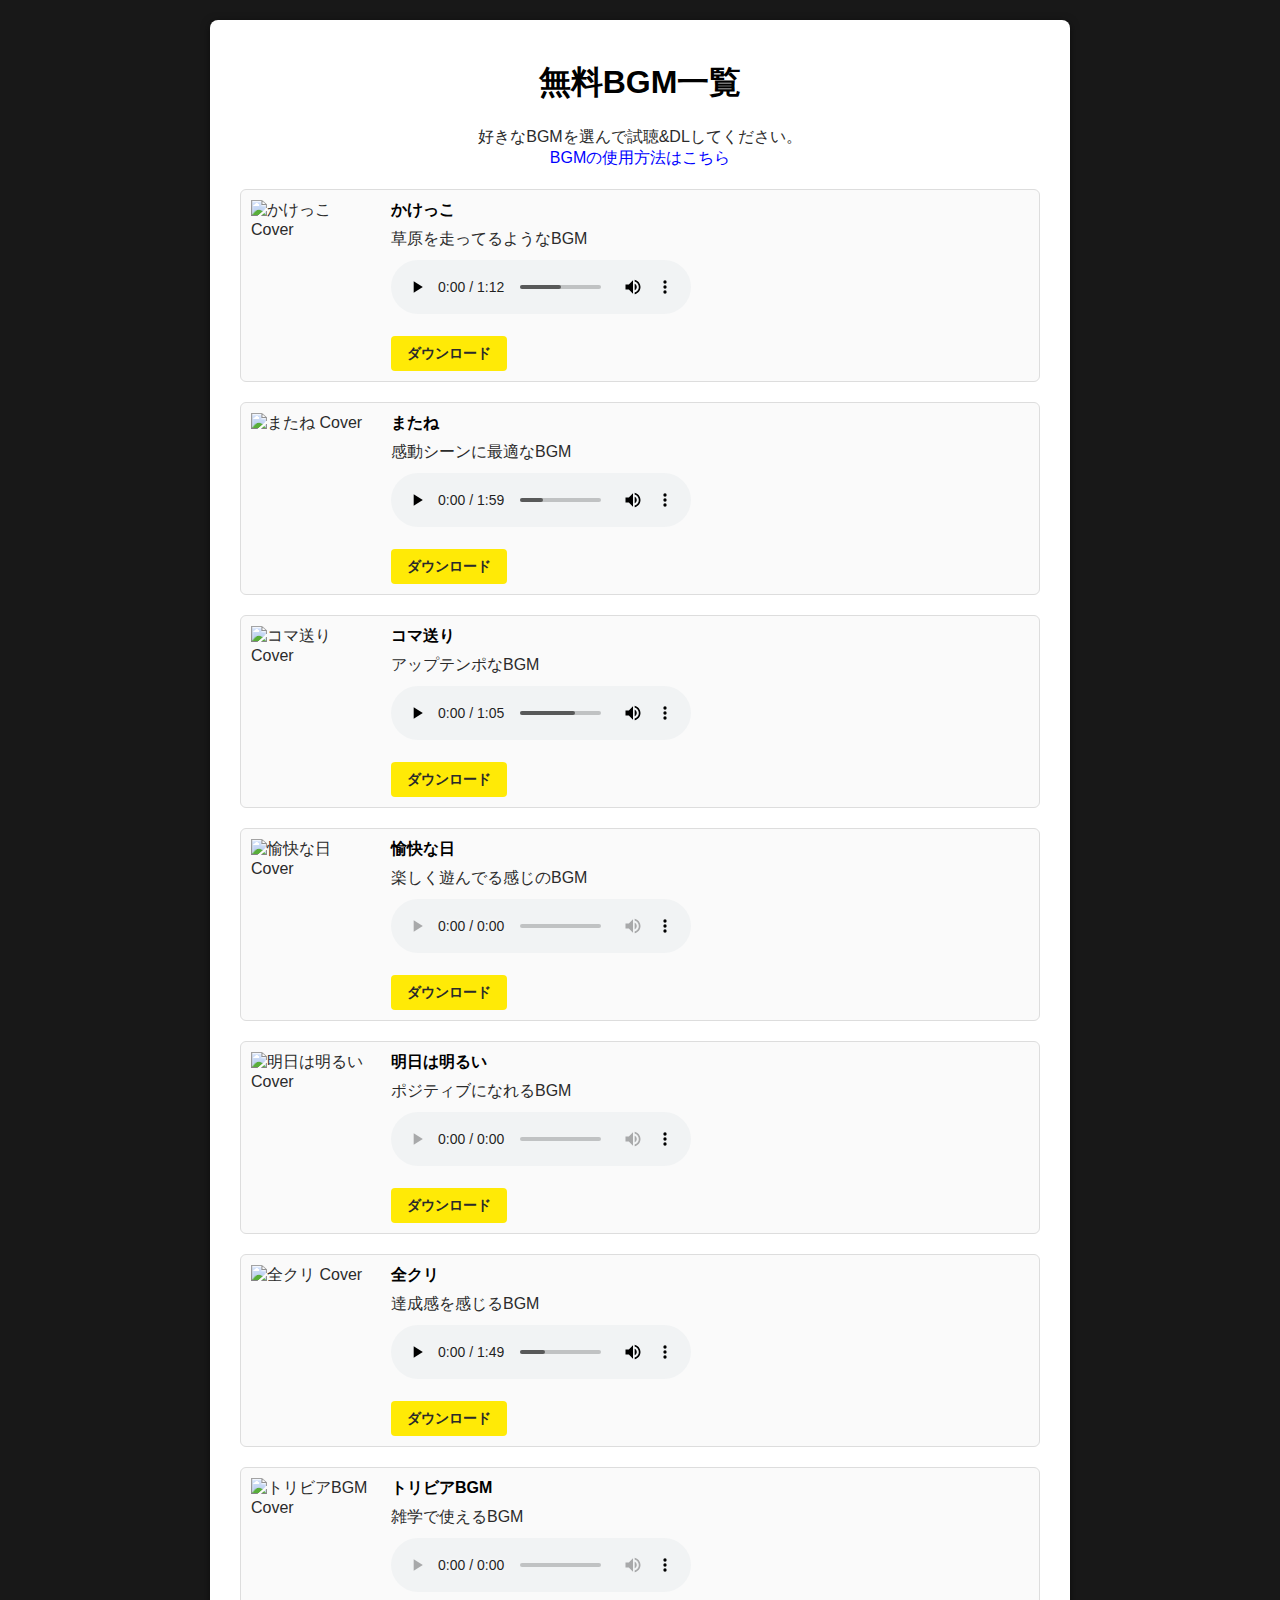
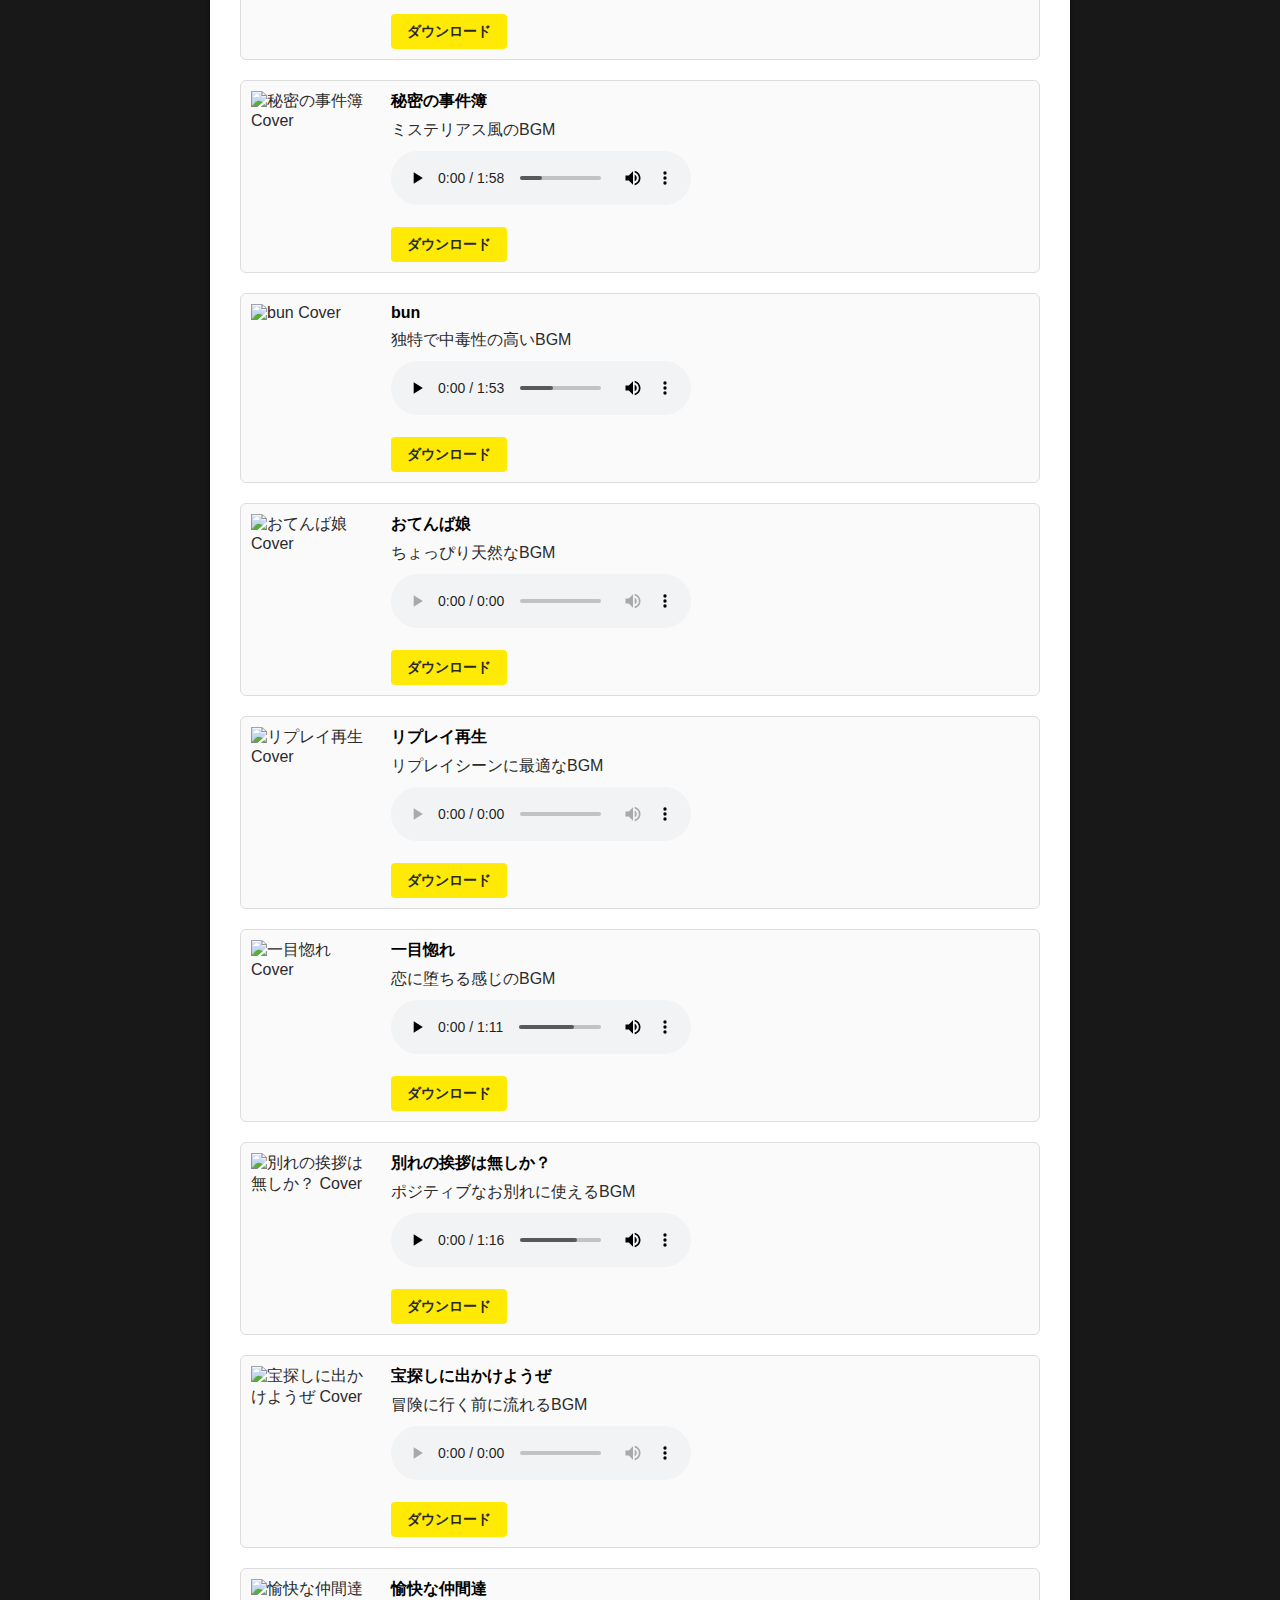
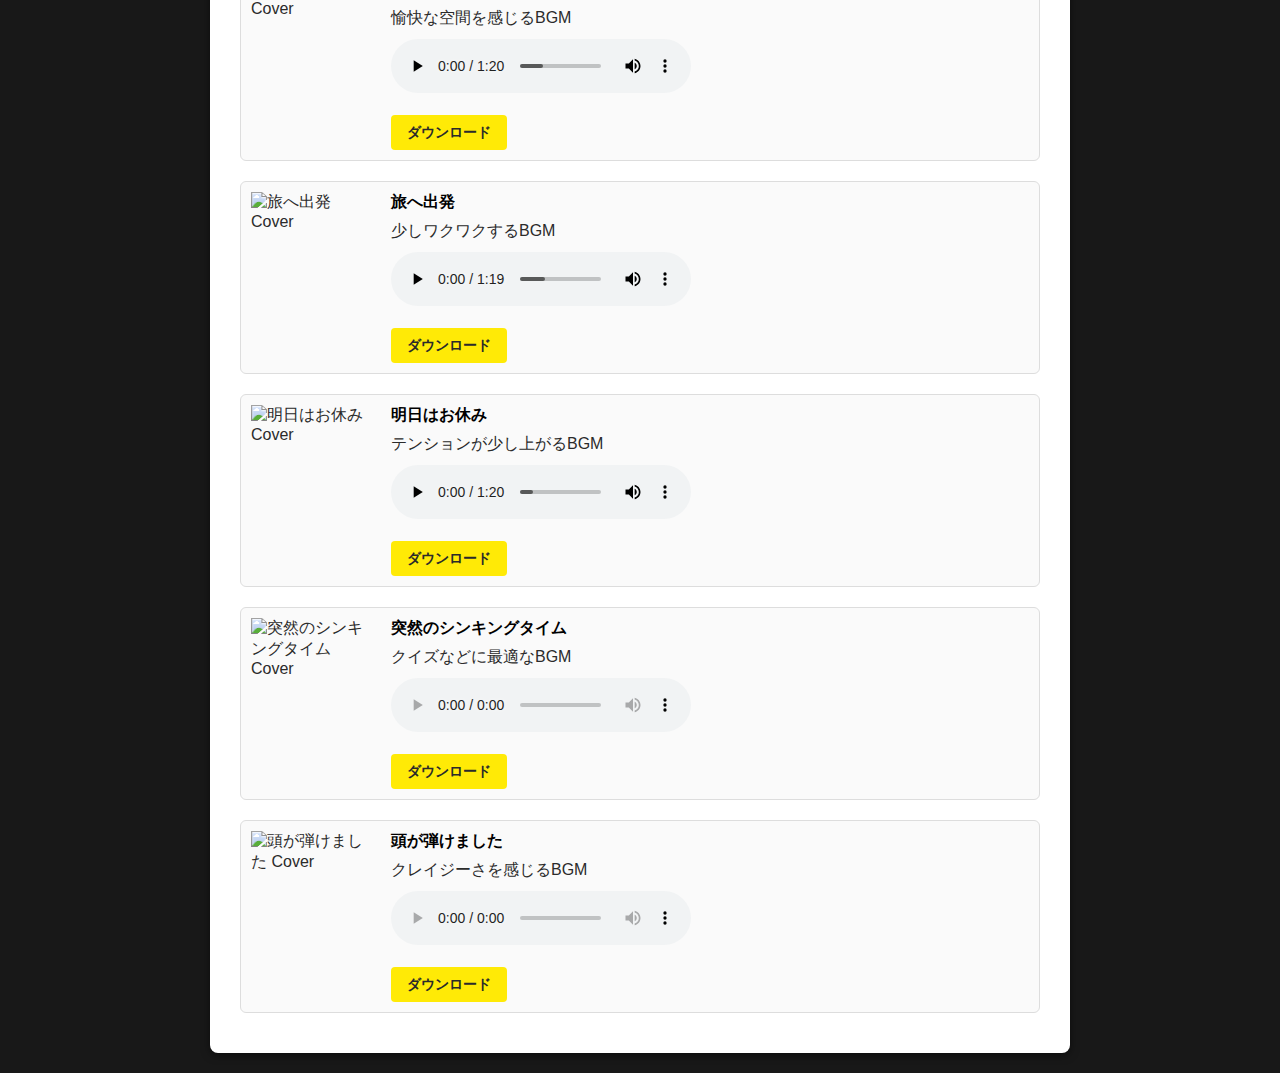
==== bgm-collection.html @ 8893f7ff "Update bgm-collection.html" ====
<!DOCTYPE html>
<html lang="ja">
<head>
  <meta charset="UTF-8">
  <title>無料BGM一覧</title>
  <meta name="viewport" content="width=device-width, initial-scale=1.0">
  <style>
    header {
  background: #181818;
  padding: 10px 10px;
  text-align: center;
  color: #ffea06; /* これが h1 に適用されるようにする */
    }
    header h1 {
  font-size: 2rem;
  margin-bottom: 10px;
  color: inherit; /* `header` の color を継承する */
    }
    body {
      margin: 0;
      font-family: "Helvetica Neue", Arial, sans-serif;
      background-color: #181818; /* 背景色をダークグレーに */
      color: #2b2b2b; /* 文字色を薄い黒に */
    }
    a {
      text-decoration: none;
      color: inherit;
    }
    img {
      max-width: 100%;
      height: auto;
      display: block;
    }
    .container {
      max-width: 800px;
      margin: 20px auto;
      background-color: #ffffff; /* コンテナの背景色を白に */
      border-radius: 8px;
      padding: 20px 30px;
      box-shadow: 0 2px 8px rgba(0,0,0,0.5); /* シャドウを濃く */
    }
    h1 {
      color: #000000; /* 無料BGM一覧のテキストカラーを黄色に */
    }
    .bgm-list {
      display: grid;
      grid-template-columns: 1fr;
      gap: 20px;
      margin: 20px 0;
    }
    .bgm-item {
      border: 1px solid #dddddd; /* ボーダー色を濃いグレーに */
      border-radius: 6px;
      padding: 10px;
      display: flex;
      flex-wrap: wrap;
      align-items: flex-start;
      background-color: #fafafa; /* アイテムの背景色を白に */
    }
    .bgm-cover {
      flex: 0 0 120px;
      margin-right: 20px;
      margin-bottom: 10px;
    }
    .bgm-content {
      flex: 1;
      min-width: 200px;
    }
    .bgm-title {
      font-weight: bold;
      margin-bottom: 8px;
      color: #000000; /* 曲のタイトルを白に */
    }
    .bgm-subtitle {
      margin-bottom: 8px;
      color: #2b2b2b; /* サブタイトルの色を明るいグレーに */
    }
    .bgm-audio {
      margin: 10px 0;
    }
    .bgm-btn {
      display: inline-block;
      padding: 8px 16px;
      background-color: #ffea06; /* ボタンの背景色を黄色に */
      color: #2a2a2a; /* ボタンの文字色を黒に */
      border-radius: 4px;
      margin-top: 8px;
      transition: 0.3s;
      font-size: 0.9rem;
      font-weight: bold; /* 太文字にする */
    }
    .bgm-btn:hover {
      background-color: #d4c405; /* ホバー時のボタン色を少し暗い黄色に */
    }
    @media screen and (max-width: 600px) {
      .bgm-item {
        flex-direction: column;
      }
      .bgm-cover {
        margin-right: 0;
        margin-bottom: 10px;
      }
    }
  </style>
</head>
<body>
  <div class="container">
    <h1 align="center">無料BGM一覧</h1>
    <p align="center">好きなBGMを選んで試聴&DLしてください。<br><a href="lp.html" style="color: #0000FF;">BGMの使用方法はこちら</a></p>
    <div class="bgm-list">
      
      <!-- BGM 1 -->    
      <div class="bgm-item">
        <div class="bgm-cover">
        <img src="https://lh3.googleusercontent.com/kxG624CUFplgY3_-3YH_uXne67z_Wwcpr7q1osWptv1WUdxSrJDKZ3DJA1T0LvLb-l7SDnaLVaE_k7k=w544-h544-l90-rj" alt="かけっこ Cover">
        </div>
        <div class="bgm-content">
          <div class="bgm-title">かけっこ</div>
          <div class="bgm-subtitle">草原を走ってるようなBGM</div>
          <div class="bgm-audio">
            <audio controls>
              <source src="assets/かけっこ.mp3" type="audio/mpeg">
              お使いのブラウザはオーディオ要素に対応していません。
            </audio>
          </div>
          
          <a class="bgm-btn" href="assets/かけっこ.mp3" download>ダウンロード</a>
        </div>
      </div>

      <!-- BGM 2 -->
      <div class="bgm-item">
        <div class="bgm-cover">
        <img src="https://lh3.googleusercontent.com/34ZvnKWh5eL2w4Tn4O9uzG8-o0iyJHFNuA4Q6-6wlPWiNscKn-OubFMhaYihHPIt6fR3K6rSLndTnyEw=w544-h544-l90-rj" alt="またね Cover">
        </div>
        <div class="bgm-content">
          <div class="bgm-title">またね</div>
          <div class="bgm-subtitle">感動シーンに最適なBGM</div>
          <div class="bgm-audio">
            <audio controls>
              <source src="assets/またね.mp3" type="audio/mpeg">
              お使いのブラウザはオーディオ要素に対応していません。
            </audio>
          </div>

          <a class="bgm-btn" href="assets/またね.mp3" download>ダウンロード</a>
        </div>
      </div>

      <!-- BGM 3 -->
      <div class="bgm-item">
        <div class="bgm-cover">
        <img src="https://lh3.googleusercontent.com/WFDsbSxZsBSUVIZvlXeO9ecIw81dk9wbA6HFEWjYj_sd0LJZACC2rBvvJPh3DHPjhYy1f7dxJBiL1A9E7A=w544-h544-l90-rj" alt="コマ送り Cover">
        </div>
        <div class="bgm-content">
          <div class="bgm-title">コマ送り</div>
          <div class="bgm-subtitle">アップテンポなBGM</div>
          <div class="bgm-audio">
            <audio controls>
              <source src="assets/コマ送り.mp3" type="audio/mpeg">
              お使いのブラウザはオーディオ要素に対応していません。
            </audio>
          </div>
          
          <a class="bgm-btn" href="assets/コマ送り.mp3" download>ダウンロード</a>
        </div>
      </div>

      <!-- BGM 4 -->
      <div class="bgm-item">
        <div class="bgm-cover">
        <img src="https://lh3.googleusercontent.com/4-U2DWpRtQcLIapxwjCSVu3Hy6oIR8n1PzBDgQefYmtO6ombLPNp8JKpGsE3gk5tZI1KXpbU2AXOYjX1=w544-h544-l90-rj" alt="愉快な日 Cover">
        </div>
        <div class="bgm-content">
          <div class="bgm-title">愉快な日</div>
          <div class="bgm-subtitle">楽しく遊んでる感じのBGM</div>
          <div class="bgm-audio">
            <audio controls>
              <source src="assets/愉快な日.mp3" type="audio/mpeg">
              お使いのブラウザはオーディオ要素に対応していません。
            </audio>
          </div>
          
          <a class="bgm-btn" href="assets/愉快な日.mp3" download>ダウンロード</a>
        </div>
      </div>

      <!-- BGM 5 -->
      <div class="bgm-item">
        <div class="bgm-cover">
        <img src="https://lh3.googleusercontent.com/5NQO3ezXDZ912wF7bm75MU0ZzJjfw_GZyUUI1XtFi7Dlf5TWmQEYZDMP4sUK09SZ0mfoWvjXYOucd-hj=w544-h544-l90-rj" alt="明日は明るい Cover">
        </div>
        <div class="bgm-content">
          <div class="bgm-title">明日は明るい</div>
          <div class="bgm-subtitle">ポジティブになれるBGM</div>
          <div class="bgm-audio">
            <audio controls>
              <source src="assets/明日は明るい.mp3" type="audio/mpeg">
              お使いのブラウザはオーディオ要素に対応していません。
            </audio>
          </div>
          
          <a class="bgm-btn" href="assets/明日は明るい.mp3" download>ダウンロード</a>
        </div>
      </div>

      <!-- BGM 6 -->
      <div class="bgm-item">
        <div class="bgm-cover">
        <img src="https://lh3.googleusercontent.com/vLPZoBPwVt3RRt57tJGFGN-uU3bf1meLYx_gGXnrvjZtsqD99-4Op9Vx9JbUO8W5UFfaRd2VUv9Trsz0=w544-h544-l90-rj" alt="全クリ Cover">
        </div>
        <div class="bgm-content">
          <div class="bgm-title">全クリ</div>
          <div class="bgm-subtitle">達成感を感じるBGM</div>
          <div class="bgm-audio">
            <audio controls>
              <source src="assets/全クリ.mp3" type="audio/mpeg">
              お使いのブラウザはオーディオ要素に対応していません。
            </audio>
          </div>
          
          <a class="bgm-btn" href="assets/全クリ.mp3" download>ダウンロード</a>
        </div>
      </div>

      <!-- BGM 7 -->
      <div class="bgm-item">
        <div class="bgm-cover">
        <img src="https://lh3.googleusercontent.com/UZA0S7B3OxiVgXCX7usIW5wfEvDET9qRwgxmJxcVcbg9NBVmNxf2KNk_WZgTeCN_iWDmIhW_yjM-Igh3=w544-h544-l90-rj" alt="トリビアBGM Cover">
        </div>
        <div class="bgm-content">
          <div class="bgm-title">トリビアBGM</div>
          <div class="bgm-subtitle">雑学で使えるBGM</div>
          <div class="bgm-audio">
            <audio controls>
              <source src="assets/トリビアBGM.mp3" type="audio/mpeg">
              お使いのブラウザはオーディオ要素に対応していません。
            </audio>
          </div>
          
          <a class="bgm-btn" href="assets/トリビアBGM.mp3" download>ダウンロード</a>
        </div>
      </div>

      <!-- BGM 8 -->
      <div class="bgm-item">
        <div class="bgm-cover">
        <img src="https://lh3.googleusercontent.com/dbQbTbZhbGqSoxOhrjVtuGkB_1w1U5bGDIeCgs0AO3zFatJUCXHkiQE55wE1HBWkApNB5-OTLwQppYB-=w544-h544-l90-rj" alt="秘密の事件簿 Cover">
        </div>
        <div class="bgm-content">
          <div class="bgm-title">秘密の事件簿</div>
          <div class="bgm-subtitle">ミステリアス風のBGM</div>
          <div class="bgm-audio">
            <audio controls>
              <source src="assets/秘密の事件簿.mp3" type="audio/mpeg">
              お使いのブラウザはオーディオ要素に対応していません。
            </audio>
          </div>
          
          <a class="bgm-btn" href="assets/秘密の事件簿.mp3" download>ダウンロード</a>
        </div>
      </div>

      <!-- BGM 9 -->
      <div class="bgm-item">
        <div class="bgm-cover">
        <img src="https://lh3.googleusercontent.com/9w--WTwkcOBSIzD1HBQnFhoQHkyIMyW4AkRifG2GBoqrNzMZEZ2MsuBhZYuv8HcEGHyHtM8dUPzXn2k=w544-h544-l90-rj" alt="bun Cover">
        </div>
        <div class="bgm-content">
          <div class="bgm-title">bun</div>
          <div class="bgm-subtitle">独特で中毒性の高いBGM</div>
          <div class="bgm-audio">
            <audio controls>
              <source src="assets/bun.mp3" type="audio/mpeg">
              お使いのブラウザはオーディオ要素に対応していません。
            </audio>
          </div>
          
          <a class="bgm-btn" href="assets/bun.mp3" download>ダウンロード</a>
        </div>
      </div>

      <!-- BGM 10 -->
      <div class="bgm-item">
        <div class="bgm-cover">
        <img src="https://lh3.googleusercontent.com/JgXYsZ3AxrUGhYHvu9I10-A0FjlQFPAwNw6IH-CNs5BySKmwJ53fPEqFbm4gpgGLPS_dX6nYHljKM15M=w544-h544-l90-rj" alt="おてんば娘 Cover">
        </div>
        <div class="bgm-content">
          <div class="bgm-title">おてんば娘</div>
          <div class="bgm-subtitle">ちょっぴり天然なBGM</div>
          <div class="bgm-audio">
            <audio controls>
              <source src="assets/おてんば娘.mp3" type="audio/mpeg">
              お使いのブラウザはオーディオ要素に対応していません。
            </audio>
          </div>

          <a class="bgm-btn" href="assets/おてんば娘.mp3" download>ダウンロード</a>
        </div>
      </div>

      <!-- BGM 11 -->
      <div class="bgm-item">
        <div class="bgm-cover">
        <img src="https://lh3.googleusercontent.com/JgXYsZ3AxrUGhYHvu9I10-A0FjlQFPAwNw6IH-CNs5BySKmwJ53fPEqFbm4gpgGLPS_dX6nYHljKM15M=w544-h544-l90-rj" alt="リプレイ再生 Cover">
        </div>
        <div class="bgm-content">
          <div class="bgm-title">リプレイ再生</div>
          <div class="bgm-subtitle">リプレイシーンに最適なBGM</div>
          <div class="bgm-audio">
            <audio controls>
              <source src="assets/リプレイ再生.mp3" type="audio/mpeg">
              お使いのブラウザはオーディオ要素に対応していません。
            </audio>
          </div>
          
          <a class="bgm-btn" href="assets/リプレイ再生.mp3" download>ダウンロード</a>
        </div>
      </div>

      <!-- BGM 12 -->
      <div class="bgm-item">
        <div class="bgm-cover">
        <img src="https://lh3.googleusercontent.com/JgXYsZ3AxrUGhYHvu9I10-A0FjlQFPAwNw6IH-CNs5BySKmwJ53fPEqFbm4gpgGLPS_dX6nYHljKM15M=w544-h544-l90-rj" alt="一目惚れ Cover">
        </div>
        <div class="bgm-content">
          <div class="bgm-title">一目惚れ</div>
          <div class="bgm-subtitle">恋に堕ちる感じのBGM</div>
          <div class="bgm-audio">
            <audio controls>
              <source src="assets/一目惚れ.mp3" type="audio/mpeg">
              お使いのブラウザはオーディオ要素に対応していません。
            </audio>
          </div>
          
          <a class="bgm-btn" href="assets/一目惚れ.mp3" download>ダウンロード</a>
        </div>
      </div>

      <!-- BGM 13 -->
      <div class="bgm-item">
        <div class="bgm-cover">
        <img src="https://lh3.googleusercontent.com/JgXYsZ3AxrUGhYHvu9I10-A0FjlQFPAwNw6IH-CNs5BySKmwJ53fPEqFbm4gpgGLPS_dX6nYHljKM15M=w544-h544-l90-rj" alt="別れの挨拶は無しか？ Cover">
        </div>
        <div class="bgm-content">
          <div class="bgm-title">別れの挨拶は無しか？</div>
          <div class="bgm-subtitle">ポジティブなお別れに使えるBGM</div>
          <div class="bgm-audio">
            <audio controls>
              <source src="assets/別れの挨拶は無しか？.mp3" type="audio/mpeg">
              お使いのブラウザはオーディオ要素に対応していません。
            </audio>
          </div>
          
          <a class="bgm-btn" href="assets/別れの挨拶は無しか？.mp3" download>ダウンロード</a>
        </div>
      </div>

      <!-- BGM 14 -->
      <div class="bgm-item">
        <div class="bgm-cover">
        <img src="https://lh3.googleusercontent.com/JgXYsZ3AxrUGhYHvu9I10-A0FjlQFPAwNw6IH-CNs5BySKmwJ53fPEqFbm4gpgGLPS_dX6nYHljKM15M=w544-h544-l90-rj" alt="宝探しに出かけようぜ Cover">
        </div>
        <div class="bgm-content">
          <div class="bgm-title">宝探しに出かけようぜ</div>
          <div class="bgm-subtitle">冒険に行く前に流れるBGM</div>
          <div class="bgm-audio">
            <audio controls>
              <source src="assets/宝探しに出かけようぜ.mp3" type="audio/mpeg">
              お使いのブラウザはオーディオ要素に対応していません。
            </audio>
          </div>
          
          <a class="bgm-btn" href="assets/宝探しに出かけようぜ.mp3" download>ダウンロード</a>
        </div>
      </div>

      <!-- BGM 15 -->
      <div class="bgm-item">
        <div class="bgm-cover">
        <img src="https://lh3.googleusercontent.com/JgXYsZ3AxrUGhYHvu9I10-A0FjlQFPAwNw6IH-CNs5BySKmwJ53fPEqFbm4gpgGLPS_dX6nYHljKM15M=w544-h544-l90-rj" alt="愉快な仲間達 Cover">
        </div>
        <div class="bgm-content">
          <div class="bgm-title">愉快な仲間達</div>
          <div class="bgm-subtitle">愉快な空間を感じるBGM</div>
          <div class="bgm-audio">
            <audio controls>
              <source src="assets/愉快な仲間達.mp3" type="audio/mpeg">
              お使いのブラウザはオーディオ要素に対応していません。
            </audio>
          </div>
          
          <a class="bgm-btn" href="assets/愉快な仲間達.mp3" download>ダウンロード</a>
        </div>
      </div>

      <!-- BGM 16 -->
      <div class="bgm-item">
        <div class="bgm-cover">
        <img src="https://lh3.googleusercontent.com/JgXYsZ3AxrUGhYHvu9I10-A0FjlQFPAwNw6IH-CNs5BySKmwJ53fPEqFbm4gpgGLPS_dX6nYHljKM15M=w544-h544-l90-rj" alt="旅へ出発 Cover">
        </div>
        <div class="bgm-content">
          <div class="bgm-title">旅へ出発</div>
          <div class="bgm-subtitle">少しワクワクするBGM</div>
          <div class="bgm-audio">
            <audio controls>
              <source src="assets/旅へ出発.mp3" type="audio/mpeg">
              お使いのブラウザはオーディオ要素に対応していません。
            </audio>
          </div>
          
          <a class="bgm-btn" href="assets/旅へ出発.mp3" download>ダウンロード</a>
        </div>
      </div>

      <!-- BGM 17 -->
      <div class="bgm-item">
        <div class="bgm-cover">
        <img src="https://lh3.googleusercontent.com/JgXYsZ3AxrUGhYHvu9I10-A0FjlQFPAwNw6IH-CNs5BySKmwJ53fPEqFbm4gpgGLPS_dX6nYHljKM15M=w544-h544-l90-rj" alt="明日はお休み Cover">
        </div>
        <div class="bgm-content">
          <div class="bgm-title">明日はお休み</div>
          <div class="bgm-subtitle">テンションが少し上がるBGM</div>
          <div class="bgm-audio">
            <audio controls>
              <source src="assets/明日はお休み.mp3" type="audio/mpeg">
              お使いのブラウザはオーディオ要素に対応していません。
            </audio>
          </div>
          
          <a class="bgm-btn" href="assets/明日はお休み.mp3" download>ダウンロード</a>
        </div>
      </div>

      <!-- BGM 18 -->
      <div class="bgm-item">
        <div class="bgm-cover">
        <img src="https://lh3.googleusercontent.com/JgXYsZ3AxrUGhYHvu9I10-A0FjlQFPAwNw6IH-CNs5BySKmwJ53fPEqFbm4gpgGLPS_dX6nYHljKM15M=w544-h544-l90-rj" alt="突然のシンキングタイム Cover">
        </div>
        <div class="bgm-content">
          <div class="bgm-title">突然のシンキングタイム</div>
          <div class="bgm-subtitle">クイズなどに最適なBGM</div>
          <div class="bgm-audio">
            <audio controls>
              <source src="assets/突然のシンキングタイム.mp3" type="audio/mpeg">
              お使いのブラウザはオーディオ要素に対応していません。
            </audio>
          </div>
          
          <a class="bgm-btn" href="assets/突然のシンキングタイム.mp3" download>ダウンロード</a>
        </div>
      </div>

      <!-- BGM 19 -->
      <div class="bgm-item">
        <div class="bgm-cover">
        <img src="https://lh3.googleusercontent.com/JgXYsZ3AxrUGhYHvu9I10-A0FjlQFPAwNw6IH-CNs5BySKmwJ53fPEqFbm4gpgGLPS_dX6nYHljKM15M=w544-h544-l90-rj" alt="頭が弾けました Cover">
        </div>
        <div class="bgm-content">
          <div class="bgm-title">頭が弾けました</div>
          <div class="bgm-subtitle">クレイジーさを感じるBGM</div>
          <div class="bgm-audio">
            <audio controls>
              <source src="assets/頭が弾けました.mp3" type="audio/mpeg">
              お使いのブラウザはオーディオ要素に対応していません。
            </audio>
          </div>
          
          <a class="bgm-btn" href="assets/頭が弾けました.mp3" download>ダウンロード</a>
        </div>
      </div>
      
      <!-- 他のBGMも同様の構造に修正 -->

    </div>
  </div>
</body>
</html>
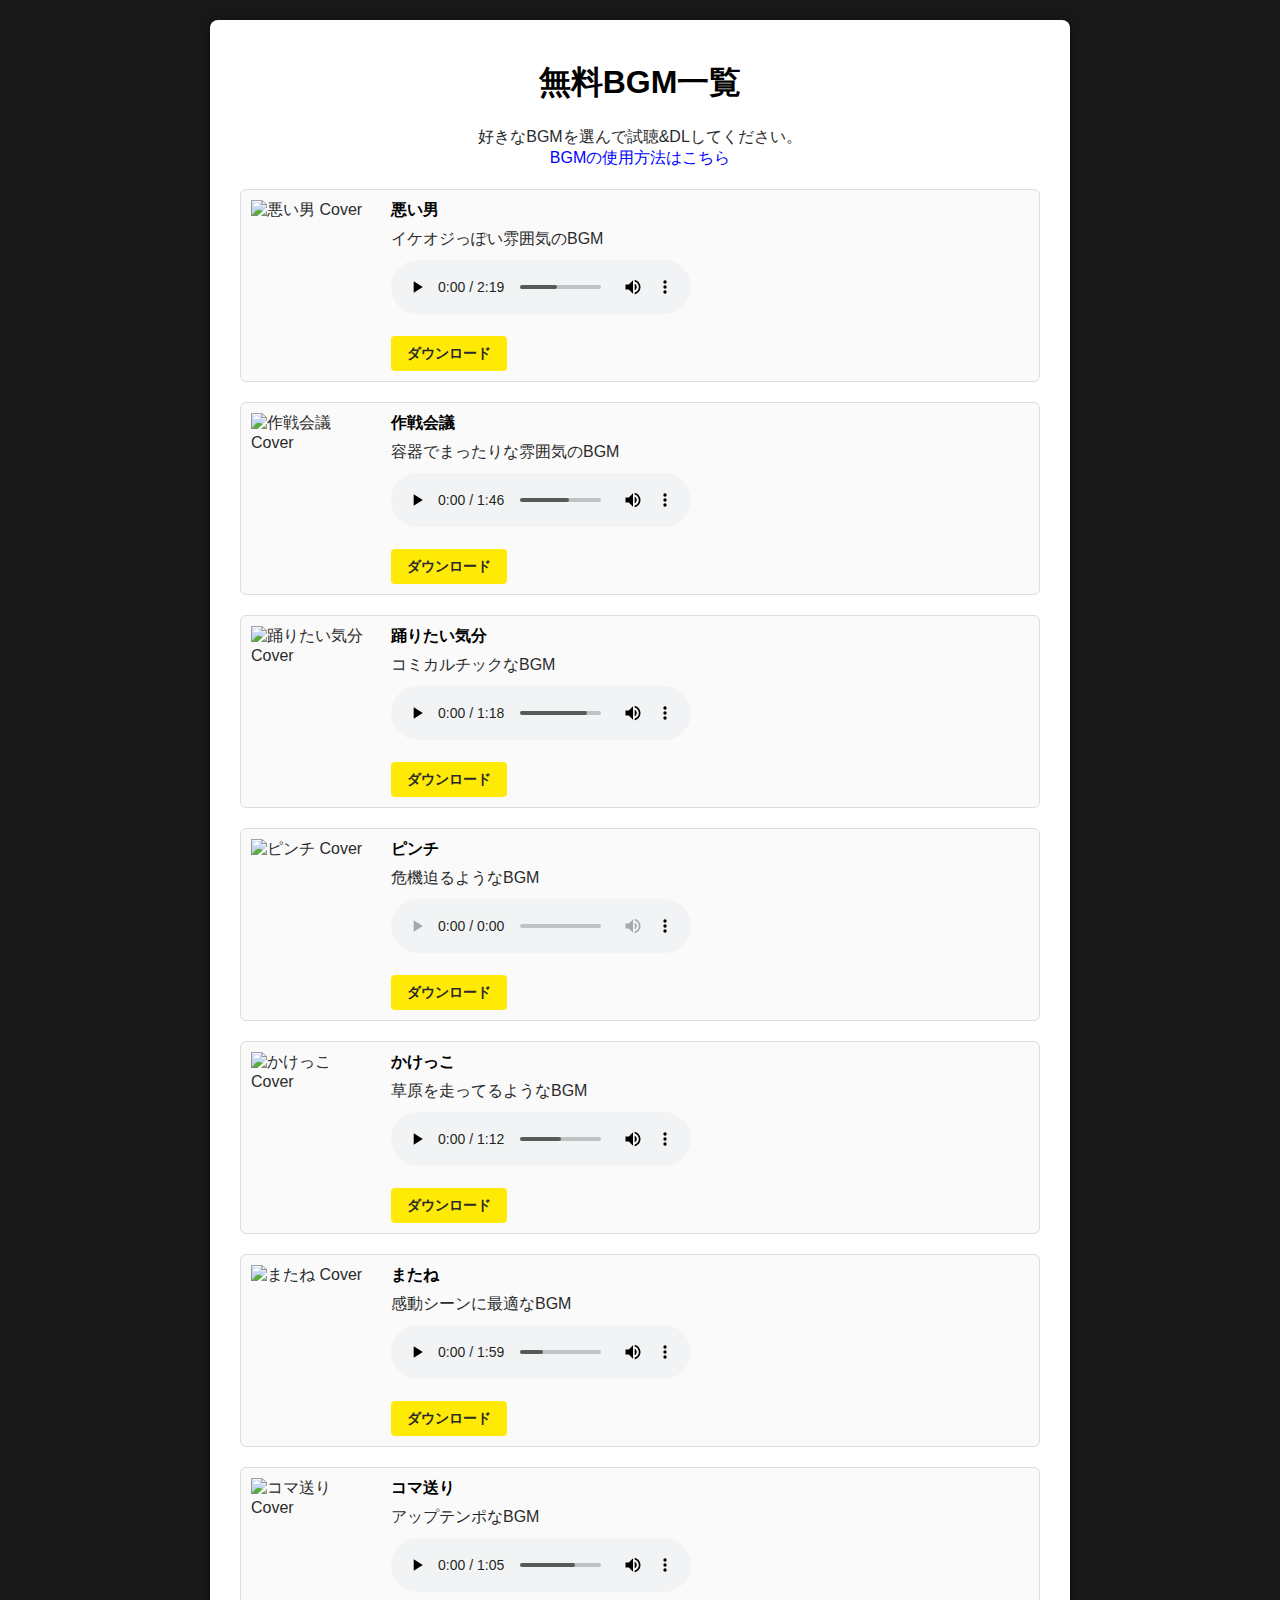
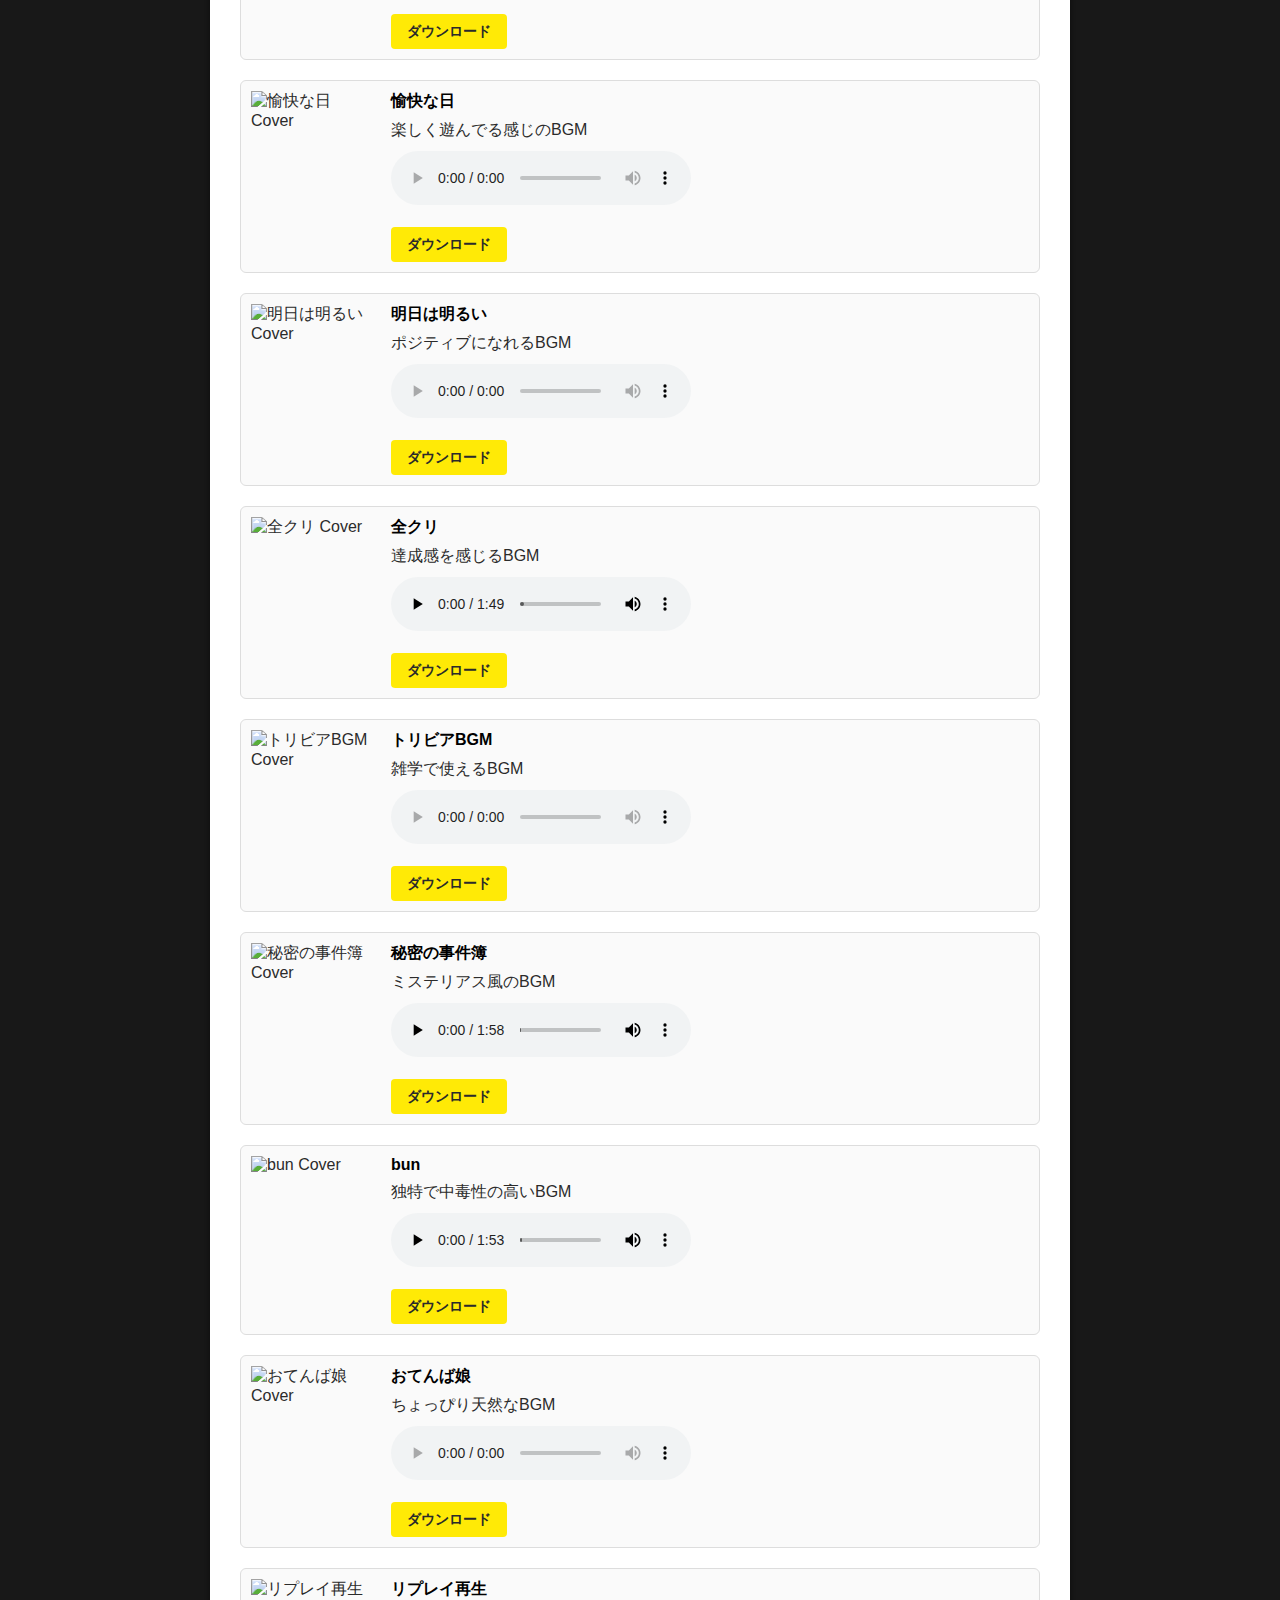
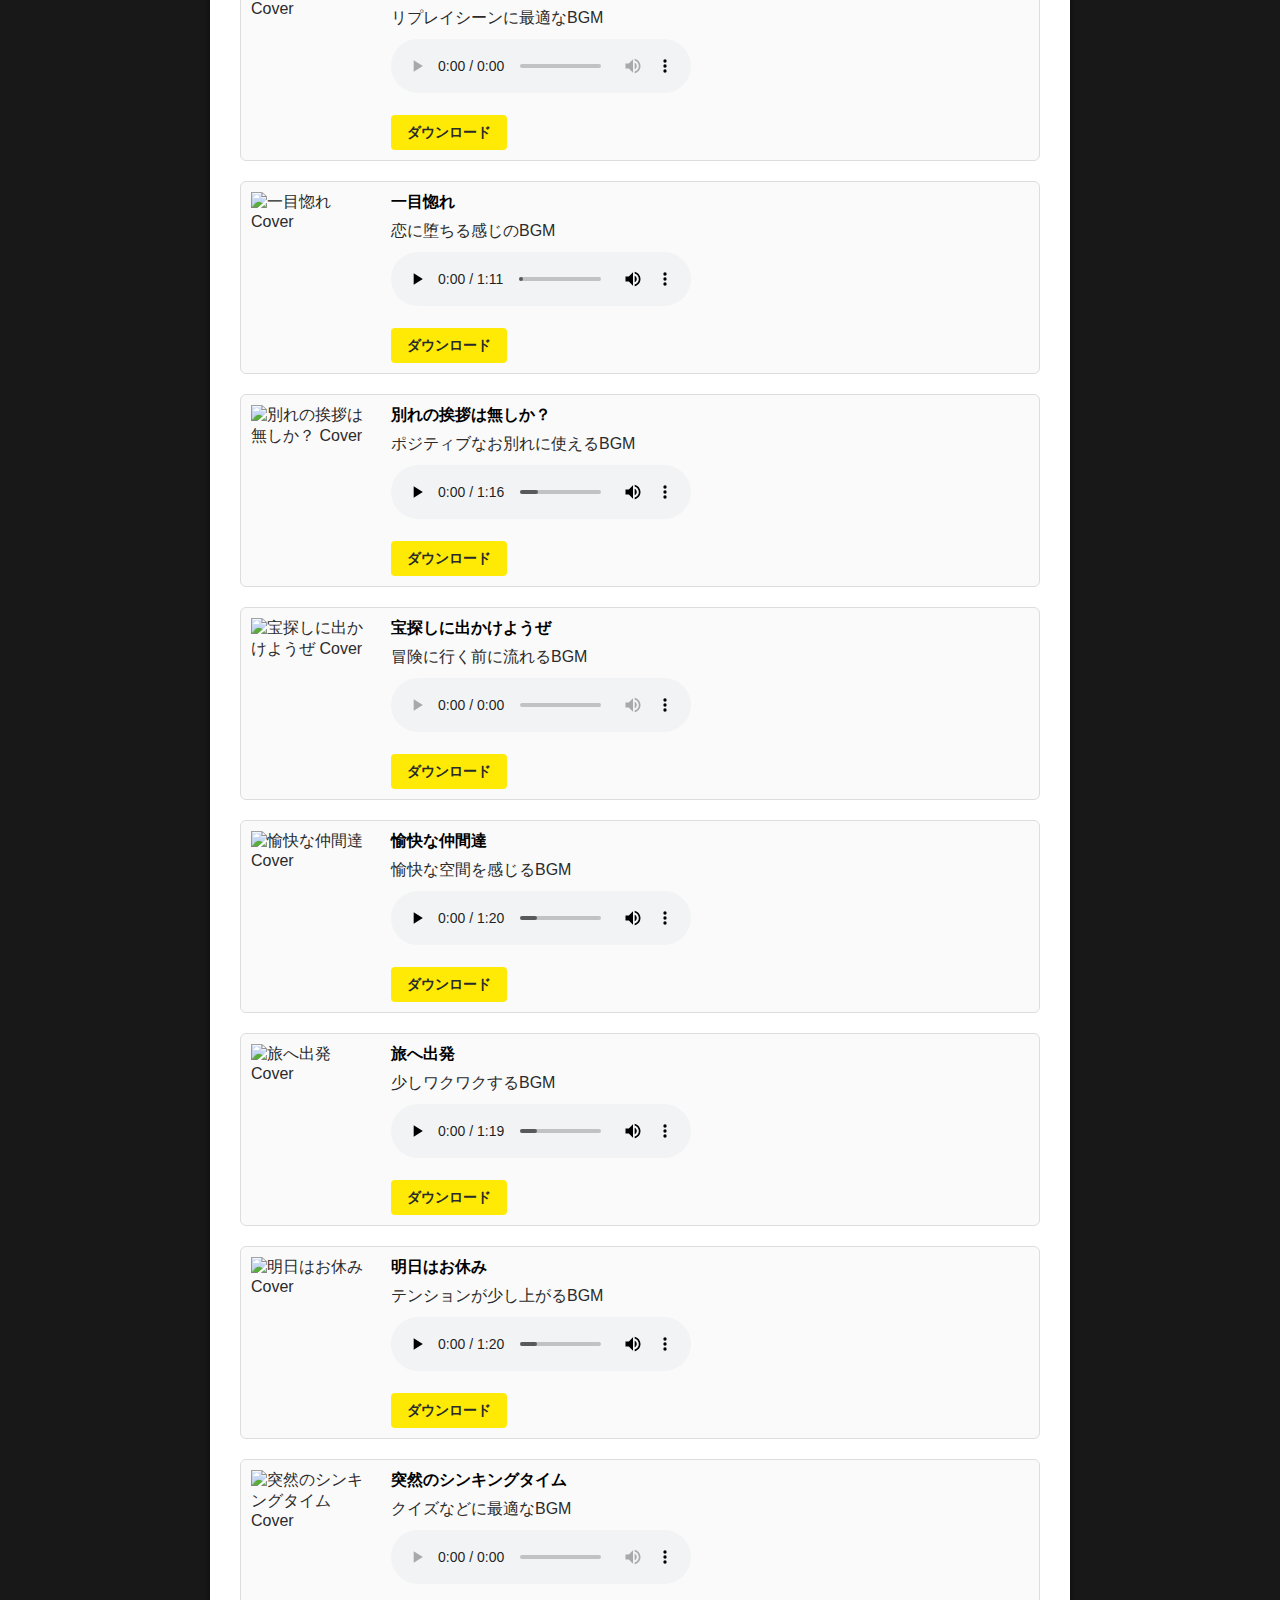
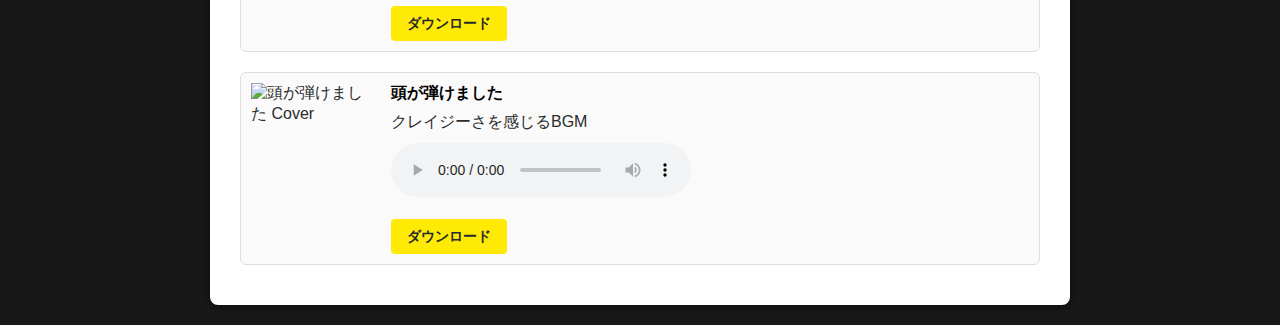
==== commit 0bab51c6: "Update bgm-collection.html" ====
--- a/bgm-collection.html
+++ b/bgm-collection.html
@@ -109,7 +109,103 @@
     <p align="center">好きなBGMを選んで試聴&DLしてください。<br><a href="lp.html" style="color: #0000FF;">BGMの使用方法はこちら</a></p>
     <div class="bgm-list">
       
-      <!-- BGM 1 -->    
+      <!-- BGM 23 -->    
+      <div class="bgm-item">
+        <div class="bgm-cover">
+        <!-- ここにジャケ写のURL -->  
+        <img src="https://lh3.googleusercontent.com/HRqbuajXAmYGdTLWr2H5QwRqfsizD9XeSdFIWLzco0S8CcAENkRjPnJSez9R885ab2gVirORwyYmzVwG=w544-h544-l90-rj" alt="悪い男 Cover">
+        </div>
+        <div class="bgm-content">
+          <!-- ここにタイトルL -->  
+          <div class="bgm-title">悪い男</div>
+          <!-- ここに曲の説明 -->
+          <div class="bgm-subtitle">イケオジっぽい雰囲気のBGM</div>
+          <div class="bgm-audio">
+            <audio controls>
+              <!-- ここにファイル名 -->
+              <source src="assets/悪い男.mp3" type="audio/mpeg">
+              お使いのブラウザはオーディオ要素に対応していません。
+            </audio>
+          </div>
+
+          <!-- ここにファイル名 -->          
+          <a class="bgm-btn" href="assets/悪い男.mp3" download>ダウンロード</a>
+        </div>
+      </div>
+      
+      <!-- BGM 22 -->    
+      <div class="bgm-item">
+        <div class="bgm-cover">
+        <!-- ここにジャケ写のURL -->  
+        <img src="https://lh3.googleusercontent.com/FPJvuUhm7uYTxL5VlmZx4shHh0uMIHfVeJ14emMox10EoCIyQvStGWq56QdZup2ubgTsf3x-diEKQsv2=w544-h544-l90-rj" alt="作戦会議 Cover">
+        </div>
+        <div class="bgm-content">
+          <!-- ここにタイトルL -->  
+          <div class="bgm-title">作戦会議</div>
+          <!-- ここに曲の説明 -->
+          <div class="bgm-subtitle">容器でまったりな雰囲気のBGM</div>
+          <div class="bgm-audio">
+            <audio controls>
+              <!-- ここにファイル名 -->
+              <source src="assets/作戦会議.mp3" type="audio/mpeg">
+              お使いのブラウザはオーディオ要素に対応していません。
+            </audio>
+          </div>
+
+          <!-- ここにファイル名 -->          
+          <a class="bgm-btn" href="assets/作戦会議.mp3" download>ダウンロード</a>
+        </div>
+      </div>
+      
+      <!-- BGM 21 -->    
+      <div class="bgm-item">
+        <div class="bgm-cover">
+        <!-- ここにジャケ写のURL -->  
+        <img src="https://lh3.googleusercontent.com/7ktnx2caONsBGwTROe2RFqFprQMXEpDG-1XBJ4d30bgBChZt2Nimy6BRIu6BVW5IGy68CLoYH1WTZ9M=w544-h544-l90-rj" alt="踊りたい気分 Cover">
+        </div>
+        <div class="bgm-content">
+          <!-- ここにタイトルL -->  
+          <div class="bgm-title">踊りたい気分</div>
+          <!-- ここに曲の説明 -->
+          <div class="bgm-subtitle">コミカルチックなBGM</div>
+          <div class="bgm-audio">
+            <audio controls>
+              <!-- ここにファイル名 -->
+              <source src="assets/踊りたい気分.mp3" type="audio/mpeg">
+              お使いのブラウザはオーディオ要素に対応していません。
+            </audio>
+          </div>
+
+          <!-- ここにファイル名 -->          
+          <a class="bgm-btn" href="assets/踊りたい気分.mp3" download>ダウンロード</a>
+        </div>
+      </div>
+      
+      <!-- BGM 20 -->    
+      <div class="bgm-item">
+        <div class="bgm-cover">
+        <!-- ここにジャケ写のURL -->  
+        <img src="https://lh3.googleusercontent.com/goFut_zDXOAAETVAuRT71rSEnkgw-RdJ3ZvuOBlC2uk1EYbpRNBpPa7SjMSQITn3z6A3pOu_3YcP2SYIbg=w544-h544-l90-rj" alt="ピンチ Cover">
+        </div>
+        <div class="bgm-content">
+          <!-- ここにタイトルL -->  
+          <div class="bgm-title">ピンチ</div>
+          <!-- ここに曲の説明 -->
+          <div class="bgm-subtitle">危機迫るようなBGM</div>
+          <div class="bgm-audio">
+            <audio controls>
+              <!-- ここにファイル名 -->
+              <source src="assets/ピンチ.mp3" type="audio/mpeg">
+              お使いのブラウザはオーディオ要素に対応していません。
+            </audio>
+          </div>
+
+          <!-- ここにファイル名 -->          
+          <a class="bgm-btn" href="assets/ピンチ.mp3" download>ダウンロード</a>
+        </div>
+      </div>
+      
+      <!-- BGM 19 -->    
       <div class="bgm-item">
         <div class="bgm-cover">
         <img src="https://lh3.googleusercontent.com/kxG624CUFplgY3_-3YH_uXne67z_Wwcpr7q1osWptv1WUdxSrJDKZ3DJA1T0LvLb-l7SDnaLVaE_k7k=w544-h544-l90-rj" alt="かけっこ Cover">
@@ -128,7 +224,7 @@
         </div>
       </div>
 
-      <!-- BGM 2 -->
+      <!-- BGM 18 -->
       <div class="bgm-item">
         <div class="bgm-cover">
         <img src="https://lh3.googleusercontent.com/34ZvnKWh5eL2w4Tn4O9uzG8-o0iyJHFNuA4Q6-6wlPWiNscKn-OubFMhaYihHPIt6fR3K6rSLndTnyEw=w544-h544-l90-rj" alt="またね Cover">
@@ -147,7 +243,7 @@
         </div>
       </div>
 
-      <!-- BGM 3 -->
+      <!-- BGM 17 -->
       <div class="bgm-item">
         <div class="bgm-cover">
         <img src="https://lh3.googleusercontent.com/WFDsbSxZsBSUVIZvlXeO9ecIw81dk9wbA6HFEWjYj_sd0LJZACC2rBvvJPh3DHPjhYy1f7dxJBiL1A9E7A=w544-h544-l90-rj" alt="コマ送り Cover">
@@ -166,7 +262,7 @@
         </div>
       </div>
 
-      <!-- BGM 4 -->
+      <!-- BGM 16 -->
       <div class="bgm-item">
         <div class="bgm-cover">
         <img src="https://lh3.googleusercontent.com/4-U2DWpRtQcLIapxwjCSVu3Hy6oIR8n1PzBDgQefYmtO6ombLPNp8JKpGsE3gk5tZI1KXpbU2AXOYjX1=w544-h544-l90-rj" alt="愉快な日 Cover">
@@ -185,7 +281,7 @@
         </div>
       </div>
 
-      <!-- BGM 5 -->
+      <!-- BGM 15 -->
       <div class="bgm-item">
         <div class="bgm-cover">
         <img src="https://lh3.googleusercontent.com/5NQO3ezXDZ912wF7bm75MU0ZzJjfw_GZyUUI1XtFi7Dlf5TWmQEYZDMP4sUK09SZ0mfoWvjXYOucd-hj=w544-h544-l90-rj" alt="明日は明るい Cover">
@@ -204,7 +300,7 @@
         </div>
       </div>
 
-      <!-- BGM 6 -->
+      <!-- BGM 14 -->
       <div class="bgm-item">
         <div class="bgm-cover">
         <img src="https://lh3.googleusercontent.com/vLPZoBPwVt3RRt57tJGFGN-uU3bf1meLYx_gGXnrvjZtsqD99-4Op9Vx9JbUO8W5UFfaRd2VUv9Trsz0=w544-h544-l90-rj" alt="全クリ Cover">
@@ -223,7 +319,7 @@
         </div>
       </div>
 
-      <!-- BGM 7 -->
+      <!-- BGM 13 -->
       <div class="bgm-item">
         <div class="bgm-cover">
         <img src="https://lh3.googleusercontent.com/UZA0S7B3OxiVgXCX7usIW5wfEvDET9qRwgxmJxcVcbg9NBVmNxf2KNk_WZgTeCN_iWDmIhW_yjM-Igh3=w544-h544-l90-rj" alt="トリビアBGM Cover">
@@ -242,7 +338,7 @@
         </div>
       </div>
 
-      <!-- BGM 8 -->
+      <!-- BGM 12 -->
       <div class="bgm-item">
         <div class="bgm-cover">
         <img src="https://lh3.googleusercontent.com/dbQbTbZhbGqSoxOhrjVtuGkB_1w1U5bGDIeCgs0AO3zFatJUCXHkiQE55wE1HBWkApNB5-OTLwQppYB-=w544-h544-l90-rj" alt="秘密の事件簿 Cover">
@@ -261,7 +357,7 @@
         </div>
       </div>
 
-      <!-- BGM 9 -->
+      <!-- BGM 11 -->
       <div class="bgm-item">
         <div class="bgm-cover">
         <img src="https://lh3.googleusercontent.com/9w--WTwkcOBSIzD1HBQnFhoQHkyIMyW4AkRifG2GBoqrNzMZEZ2MsuBhZYuv8HcEGHyHtM8dUPzXn2k=w544-h544-l90-rj" alt="bun Cover">
@@ -299,7 +395,7 @@
         </div>
       </div>
 
-      <!-- BGM 11 -->
+      <!-- BGM 9 -->
       <div class="bgm-item">
         <div class="bgm-cover">
         <img src="https://lh3.googleusercontent.com/JgXYsZ3AxrUGhYHvu9I10-A0FjlQFPAwNw6IH-CNs5BySKmwJ53fPEqFbm4gpgGLPS_dX6nYHljKM15M=w544-h544-l90-rj" alt="リプレイ再生 Cover">
@@ -318,7 +414,7 @@
         </div>
       </div>
 
-      <!-- BGM 12 -->
+      <!-- BGM 8 -->
       <div class="bgm-item">
         <div class="bgm-cover">
         <img src="https://lh3.googleusercontent.com/JgXYsZ3AxrUGhYHvu9I10-A0FjlQFPAwNw6IH-CNs5BySKmwJ53fPEqFbm4gpgGLPS_dX6nYHljKM15M=w544-h544-l90-rj" alt="一目惚れ Cover">
@@ -337,7 +433,7 @@
         </div>
       </div>
 
-      <!-- BGM 13 -->
+      <!-- BGM 7 -->
       <div class="bgm-item">
         <div class="bgm-cover">
         <img src="https://lh3.googleusercontent.com/JgXYsZ3AxrUGhYHvu9I10-A0FjlQFPAwNw6IH-CNs5BySKmwJ53fPEqFbm4gpgGLPS_dX6nYHljKM15M=w544-h544-l90-rj" alt="別れの挨拶は無しか？ Cover">
@@ -356,7 +452,7 @@
         </div>
       </div>
 
-      <!-- BGM 14 -->
+      <!-- BGM 6 -->
       <div class="bgm-item">
         <div class="bgm-cover">
         <img src="https://lh3.googleusercontent.com/JgXYsZ3AxrUGhYHvu9I10-A0FjlQFPAwNw6IH-CNs5BySKmwJ53fPEqFbm4gpgGLPS_dX6nYHljKM15M=w544-h544-l90-rj" alt="宝探しに出かけようぜ Cover">
@@ -375,7 +471,7 @@
         </div>
       </div>
 
-      <!-- BGM 15 -->
+      <!-- BGM 5 -->
       <div class="bgm-item">
         <div class="bgm-cover">
         <img src="https://lh3.googleusercontent.com/JgXYsZ3AxrUGhYHvu9I10-A0FjlQFPAwNw6IH-CNs5BySKmwJ53fPEqFbm4gpgGLPS_dX6nYHljKM15M=w544-h544-l90-rj" alt="愉快な仲間達 Cover">
@@ -394,7 +490,7 @@
         </div>
       </div>
 
-      <!-- BGM 16 -->
+      <!-- BGM 4 -->
       <div class="bgm-item">
         <div class="bgm-cover">
         <img src="https://lh3.googleusercontent.com/JgXYsZ3AxrUGhYHvu9I10-A0FjlQFPAwNw6IH-CNs5BySKmwJ53fPEqFbm4gpgGLPS_dX6nYHljKM15M=w544-h544-l90-rj" alt="旅へ出発 Cover">
@@ -413,7 +509,7 @@
         </div>
       </div>
 
-      <!-- BGM 17 -->
+      <!-- BGM 3 -->
       <div class="bgm-item">
         <div class="bgm-cover">
         <img src="https://lh3.googleusercontent.com/JgXYsZ3AxrUGhYHvu9I10-A0FjlQFPAwNw6IH-CNs5BySKmwJ53fPEqFbm4gpgGLPS_dX6nYHljKM15M=w544-h544-l90-rj" alt="明日はお休み Cover">
@@ -432,7 +528,7 @@
         </div>
       </div>
 
-      <!-- BGM 18 -->
+      <!-- BGM 2 -->
       <div class="bgm-item">
         <div class="bgm-cover">
         <img src="https://lh3.googleusercontent.com/JgXYsZ3AxrUGhYHvu9I10-A0FjlQFPAwNw6IH-CNs5BySKmwJ53fPEqFbm4gpgGLPS_dX6nYHljKM15M=w544-h544-l90-rj" alt="突然のシンキングタイム Cover">
@@ -451,7 +547,7 @@
         </div>
       </div>
 
-      <!-- BGM 19 -->
+      <!-- BGM 1 -->
       <div class="bgm-item">
         <div class="bgm-cover">
         <img src="https://lh3.googleusercontent.com/JgXYsZ3AxrUGhYHvu9I10-A0FjlQFPAwNw6IH-CNs5BySKmwJ53fPEqFbm4gpgGLPS_dX6nYHljKM15M=w544-h544-l90-rj" alt="頭が弾けました Cover">
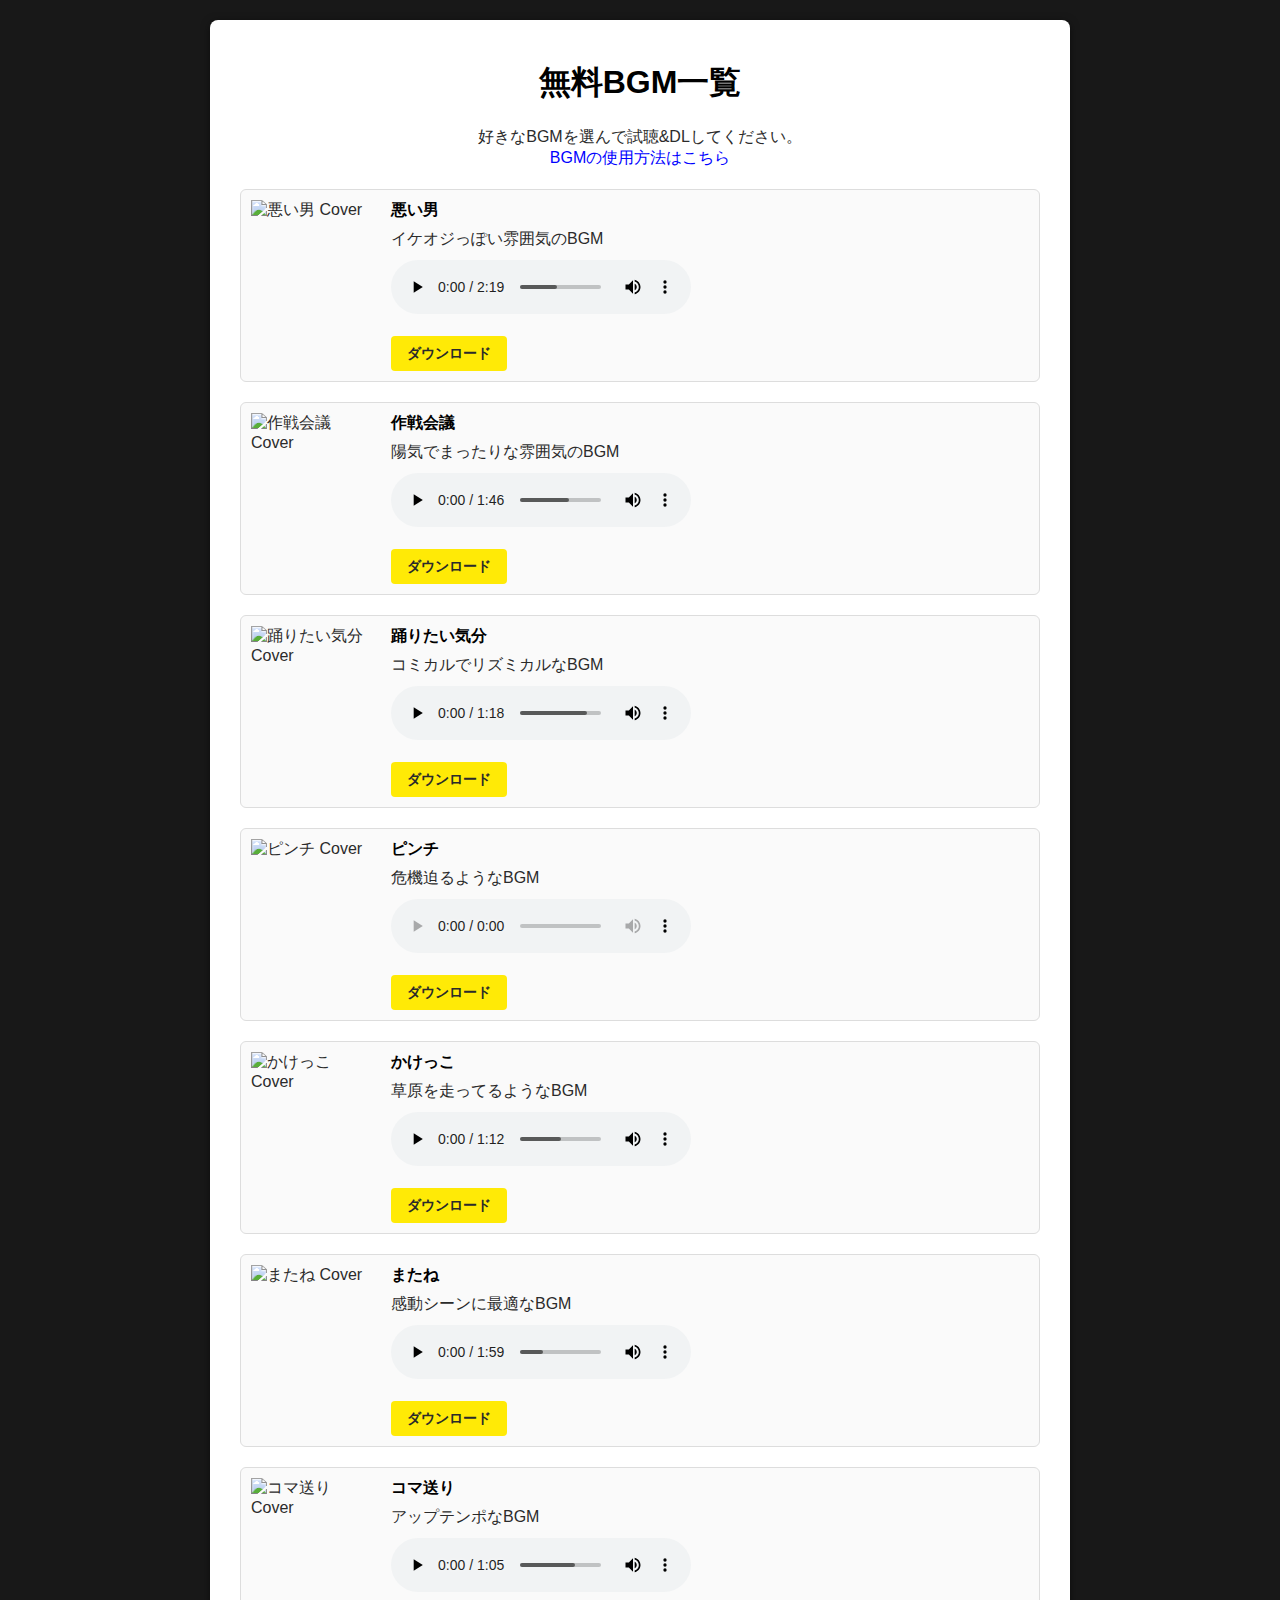
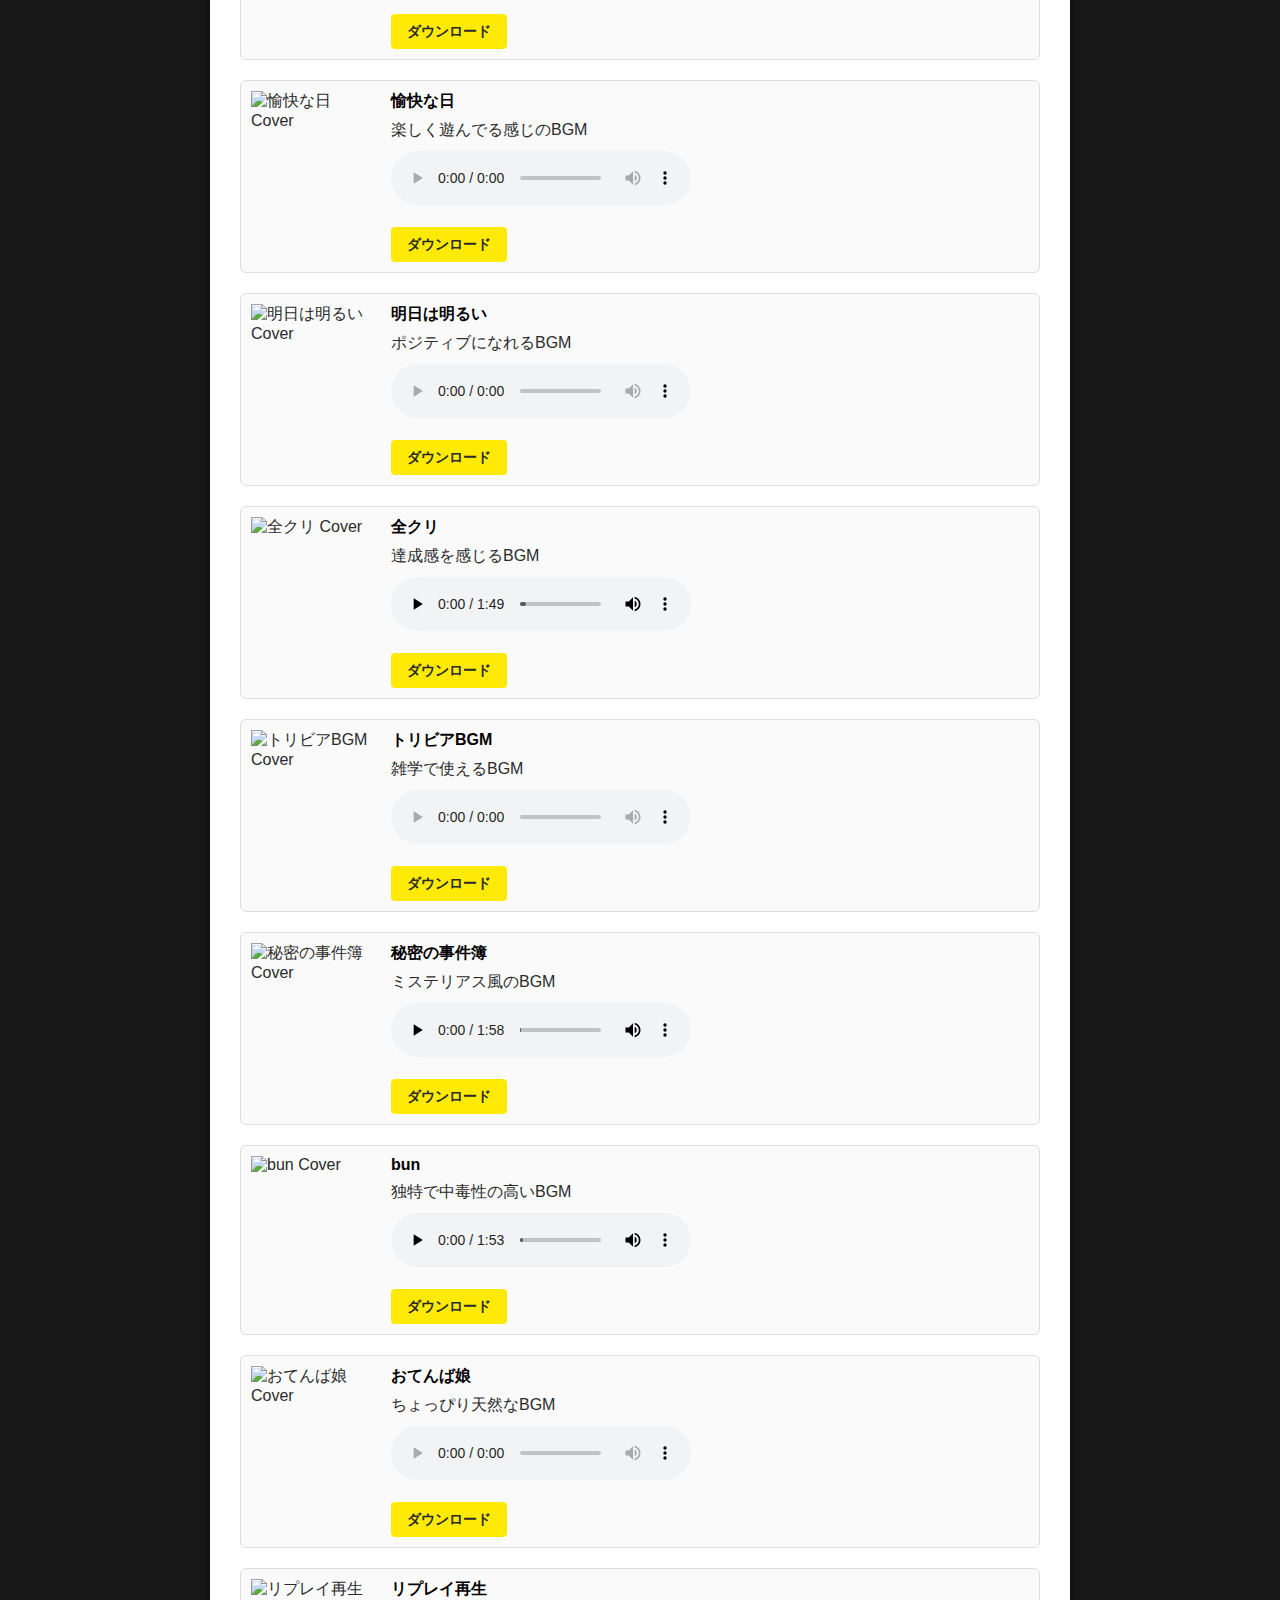
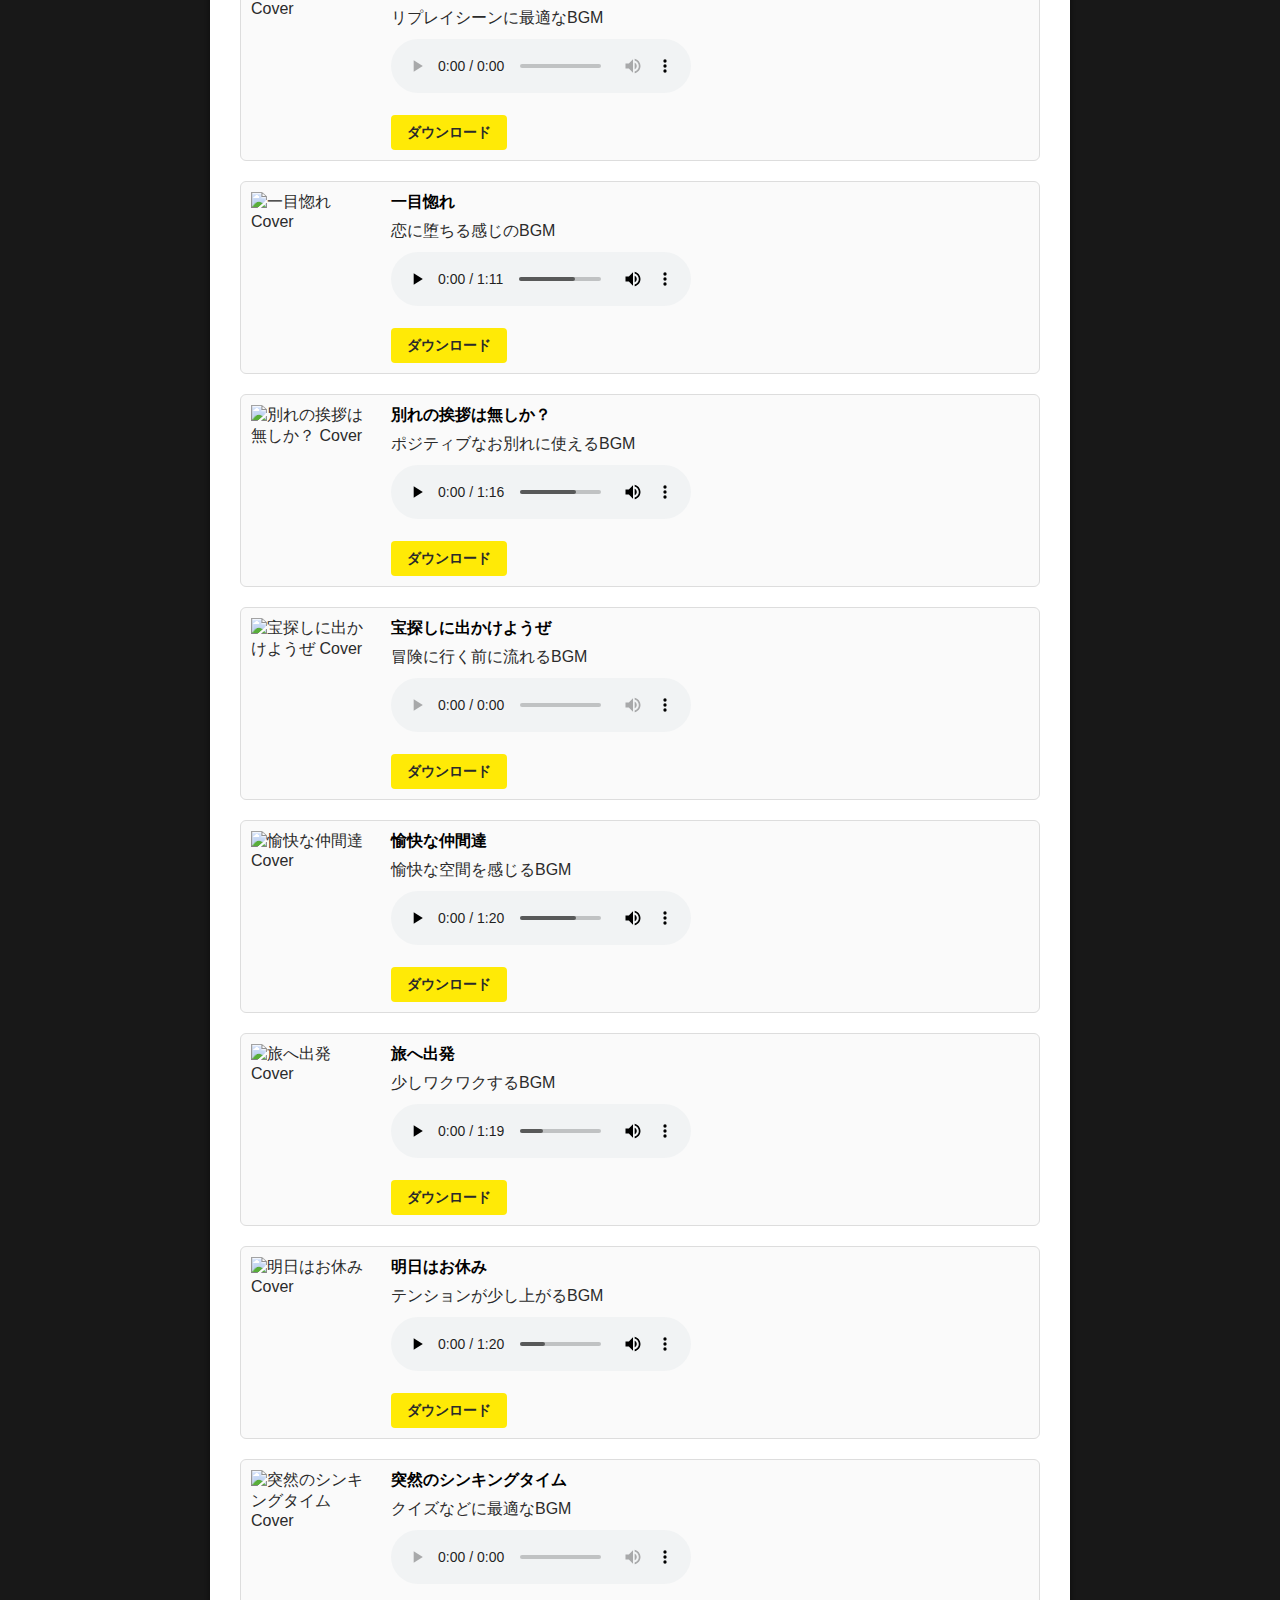
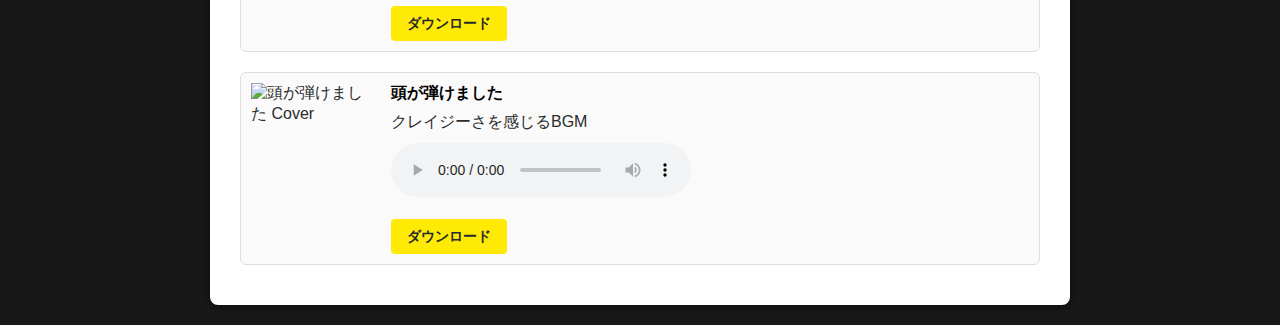
==== commit 738388bf: "Update bgm-collection.html" ====
--- a/bgm-collection.html
+++ b/bgm-collection.html
@@ -143,7 +143,7 @@
           <!-- ここにタイトルL -->  
           <div class="bgm-title">作戦会議</div>
           <!-- ここに曲の説明 -->
-          <div class="bgm-subtitle">容器でまったりな雰囲気のBGM</div>
+          <div class="bgm-subtitle">陽気でまったりな雰囲気のBGM</div>
           <div class="bgm-audio">
             <audio controls>
               <!-- ここにファイル名 -->
@@ -167,7 +167,7 @@
           <!-- ここにタイトルL -->  
           <div class="bgm-title">踊りたい気分</div>
           <!-- ここに曲の説明 -->
-          <div class="bgm-subtitle">コミカルチックなBGM</div>
+          <div class="bgm-subtitle">コミカルでリズミカルなBGM</div>
           <div class="bgm-audio">
             <audio controls>
               <!-- ここにファイル名 -->
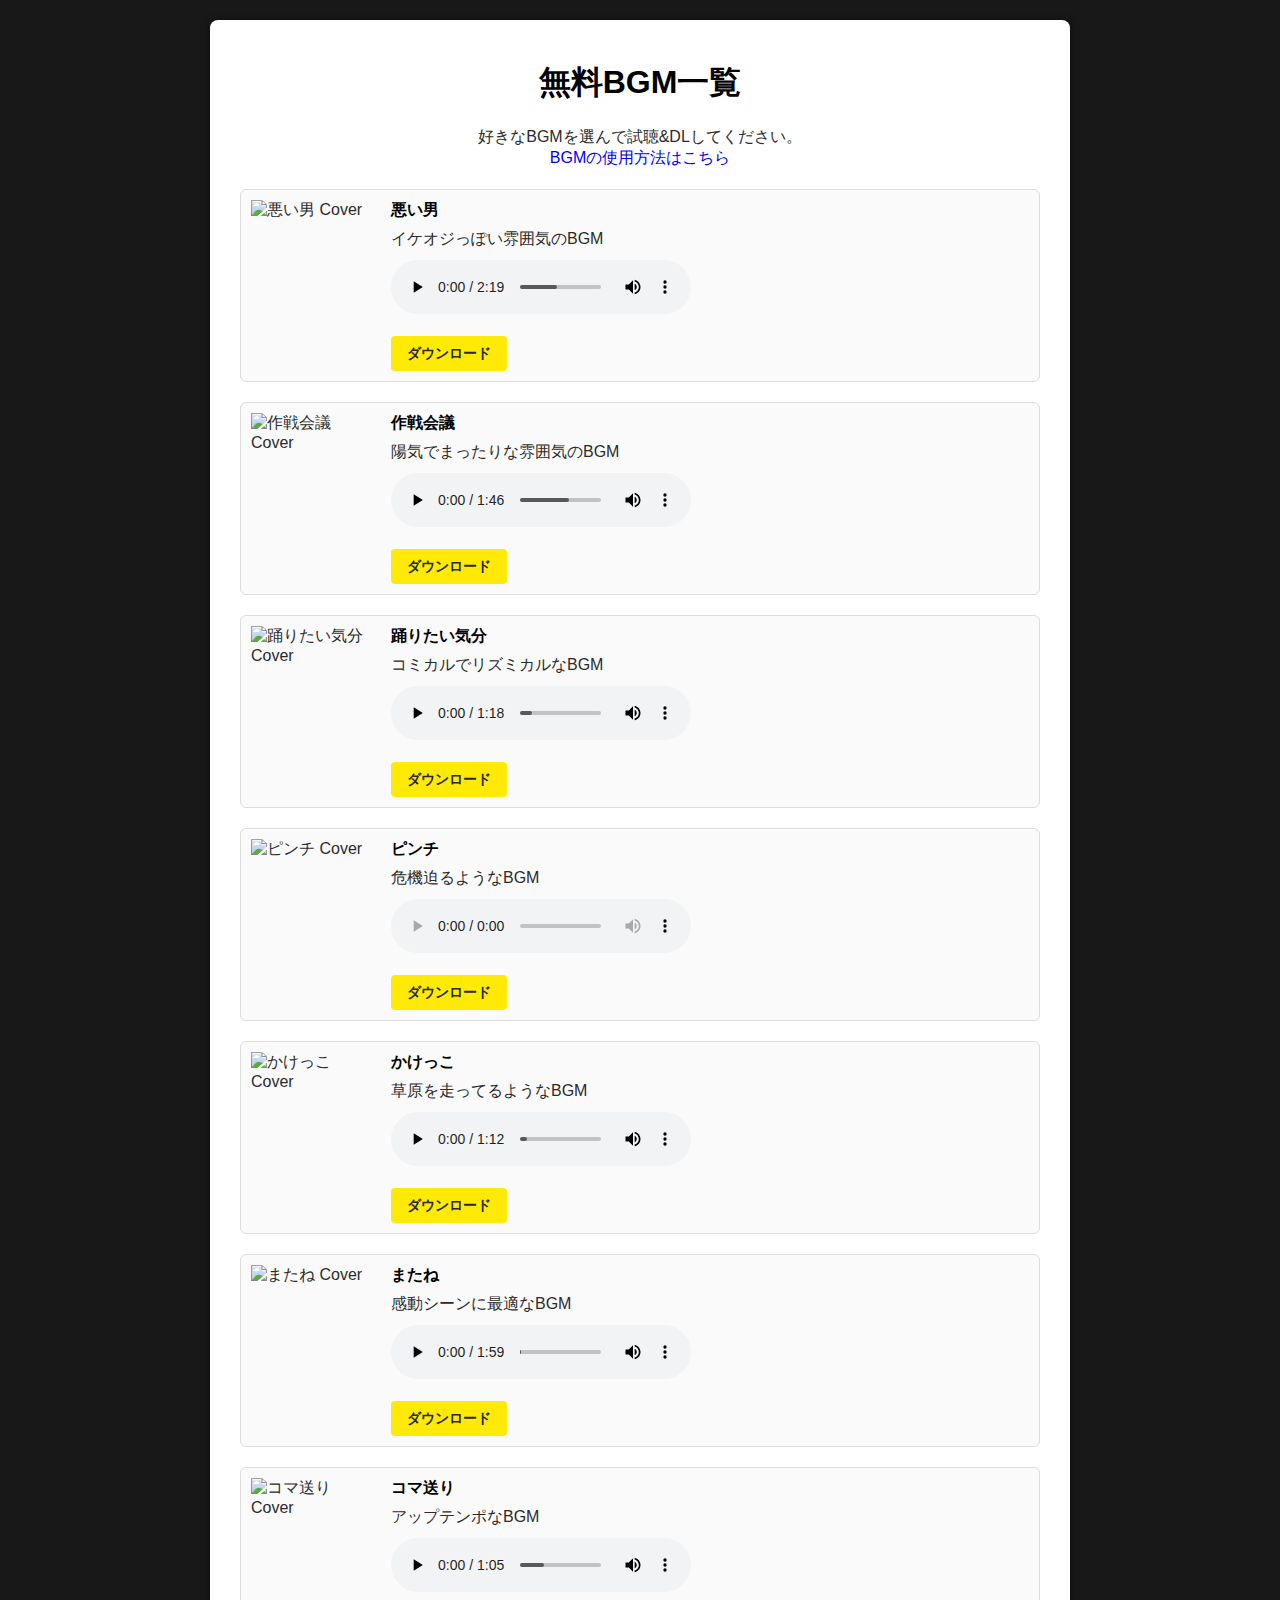
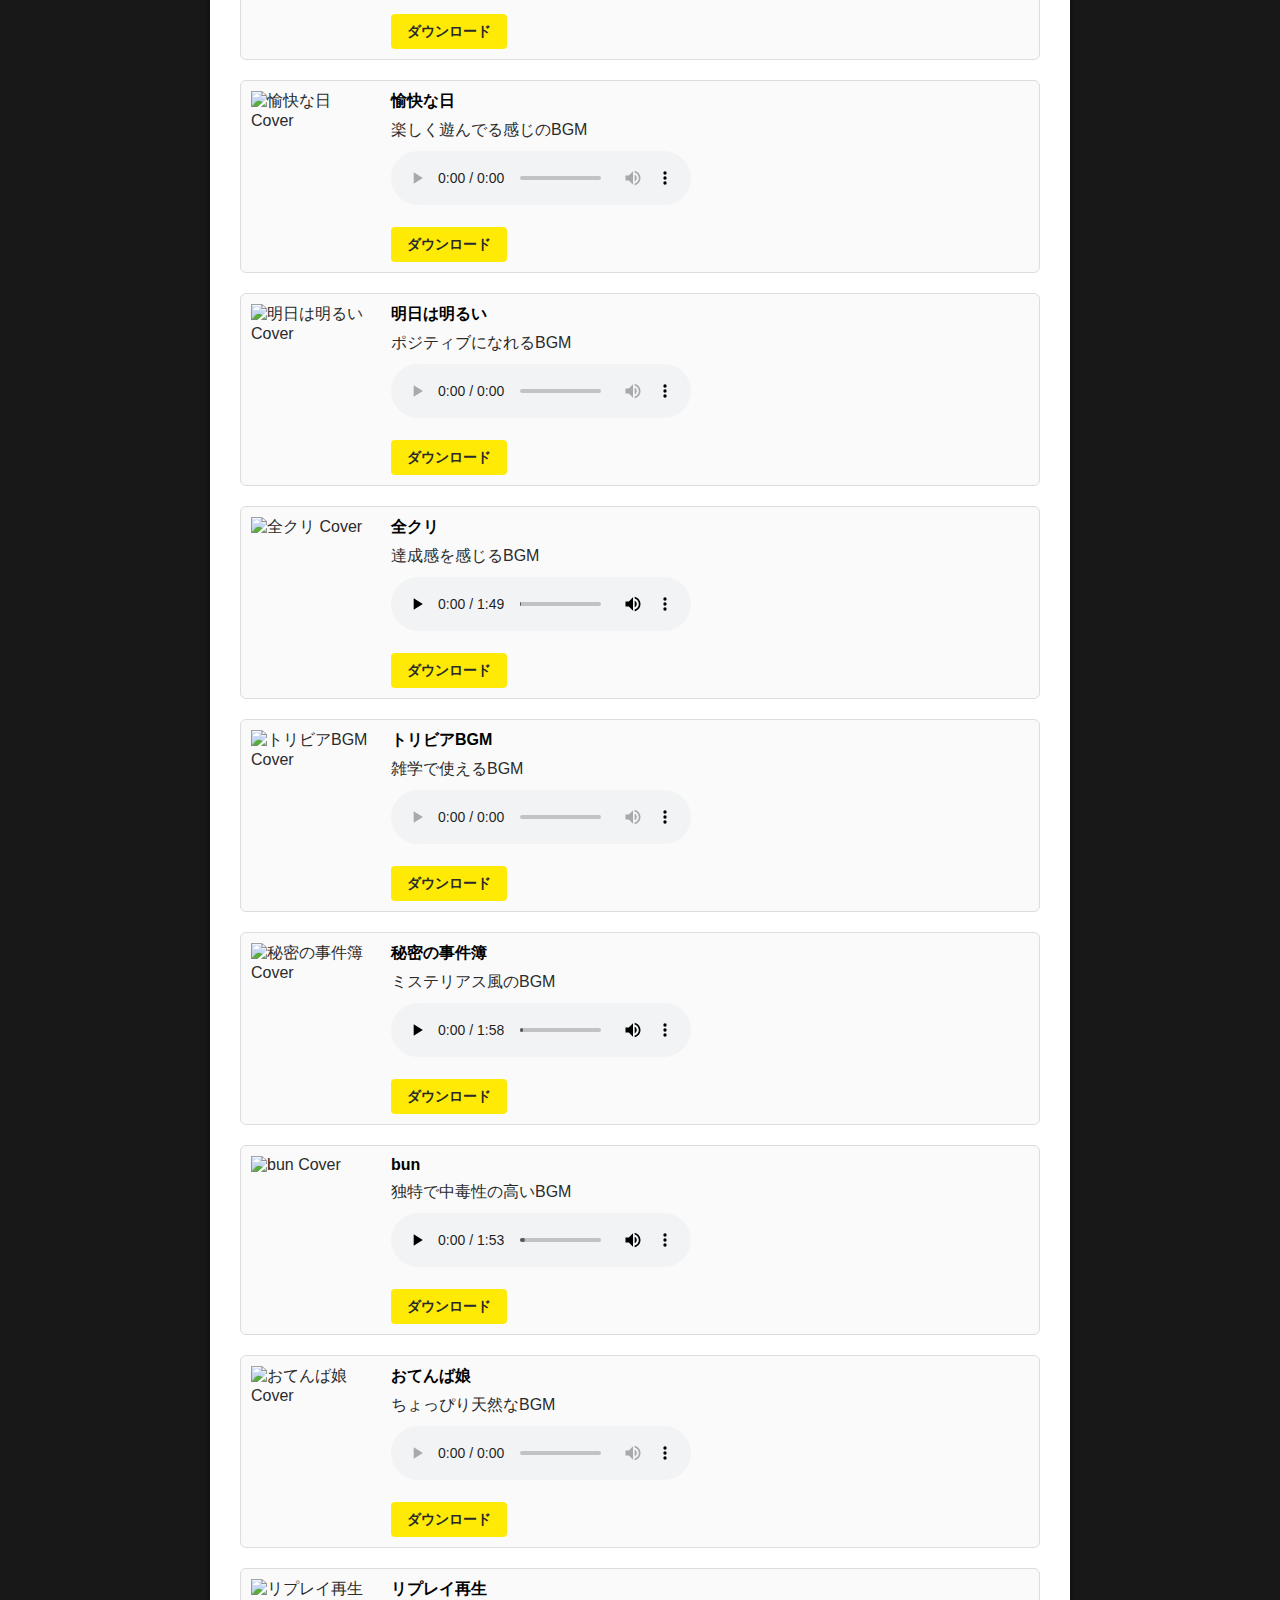
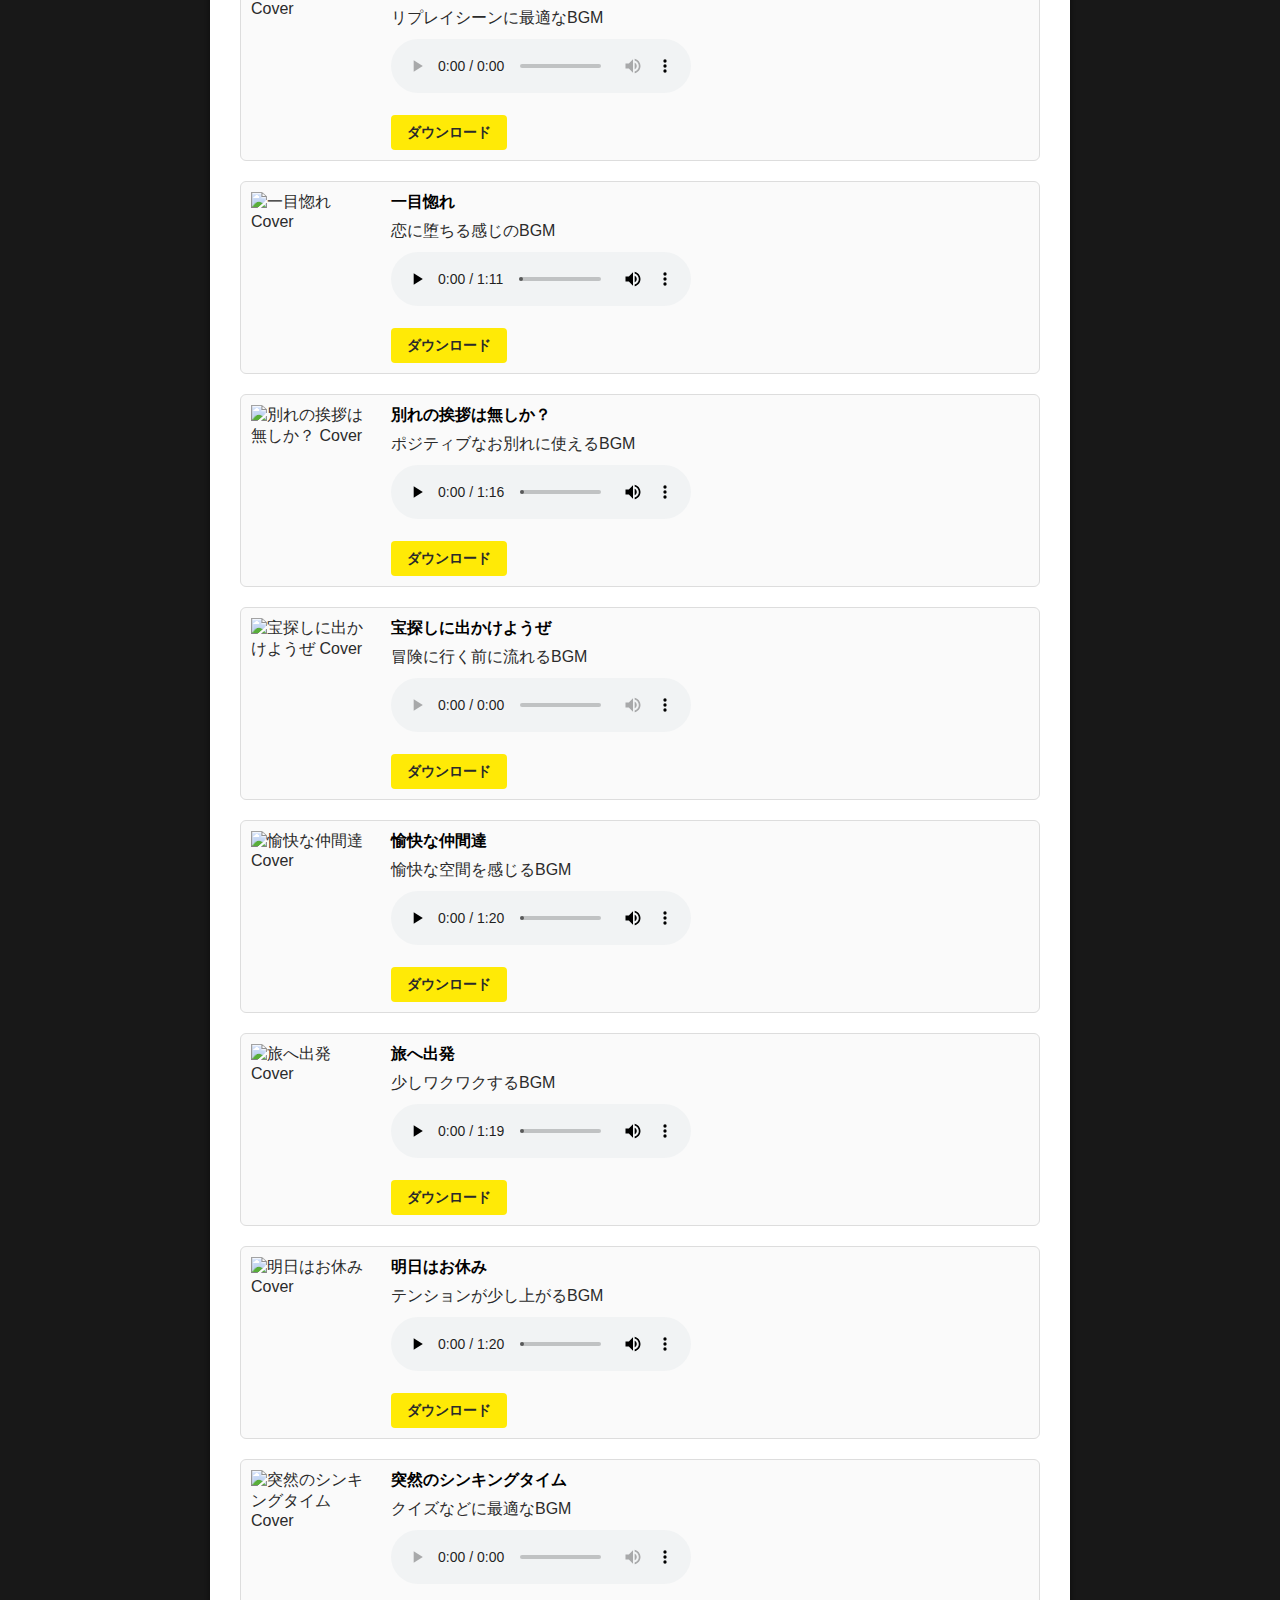
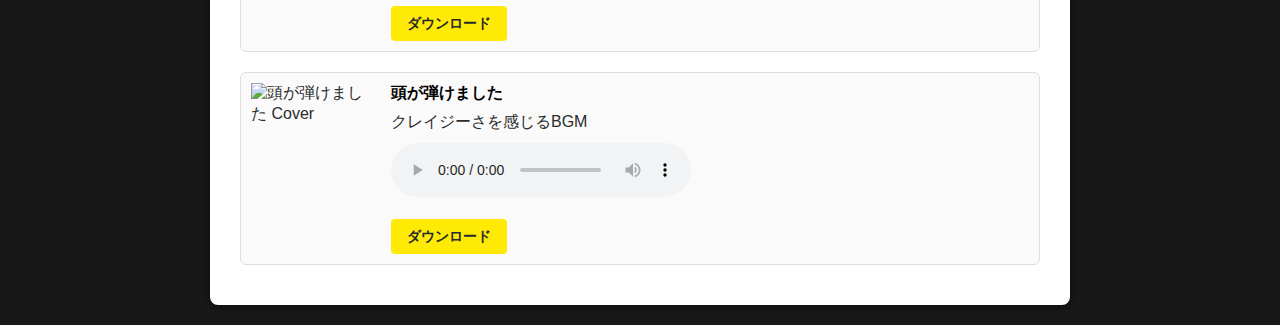
==== commit 423d67b9: "Update bgm-collection.html" ====
--- a/bgm-collection.html
+++ b/bgm-collection.html
@@ -329,12 +329,12 @@
           <div class="bgm-subtitle">雑学で使えるBGM</div>
           <div class="bgm-audio">
             <audio controls>
-              <source src="assets/トリビアBGM.mp3" type="audio/mpeg">
-              お使いのブラウザはオーディオ要素に対応していません。
-            </audio>
-          </div>
-          
-          <a class="bgm-btn" href="assets/トリビアBGM.mp3" download>ダウンロード</a>
+              <source src="assets/triviabgm.mp3" type="audio/mpeg">
+              お使いのブラウザはオーディオ要素に対応していません。
+            </audio>
+          </div>
+          
+          <a class="bgm-btn" href="assets/triviabgm.mp3" download>ダウンロード</a>
         </div>
       </div>
 
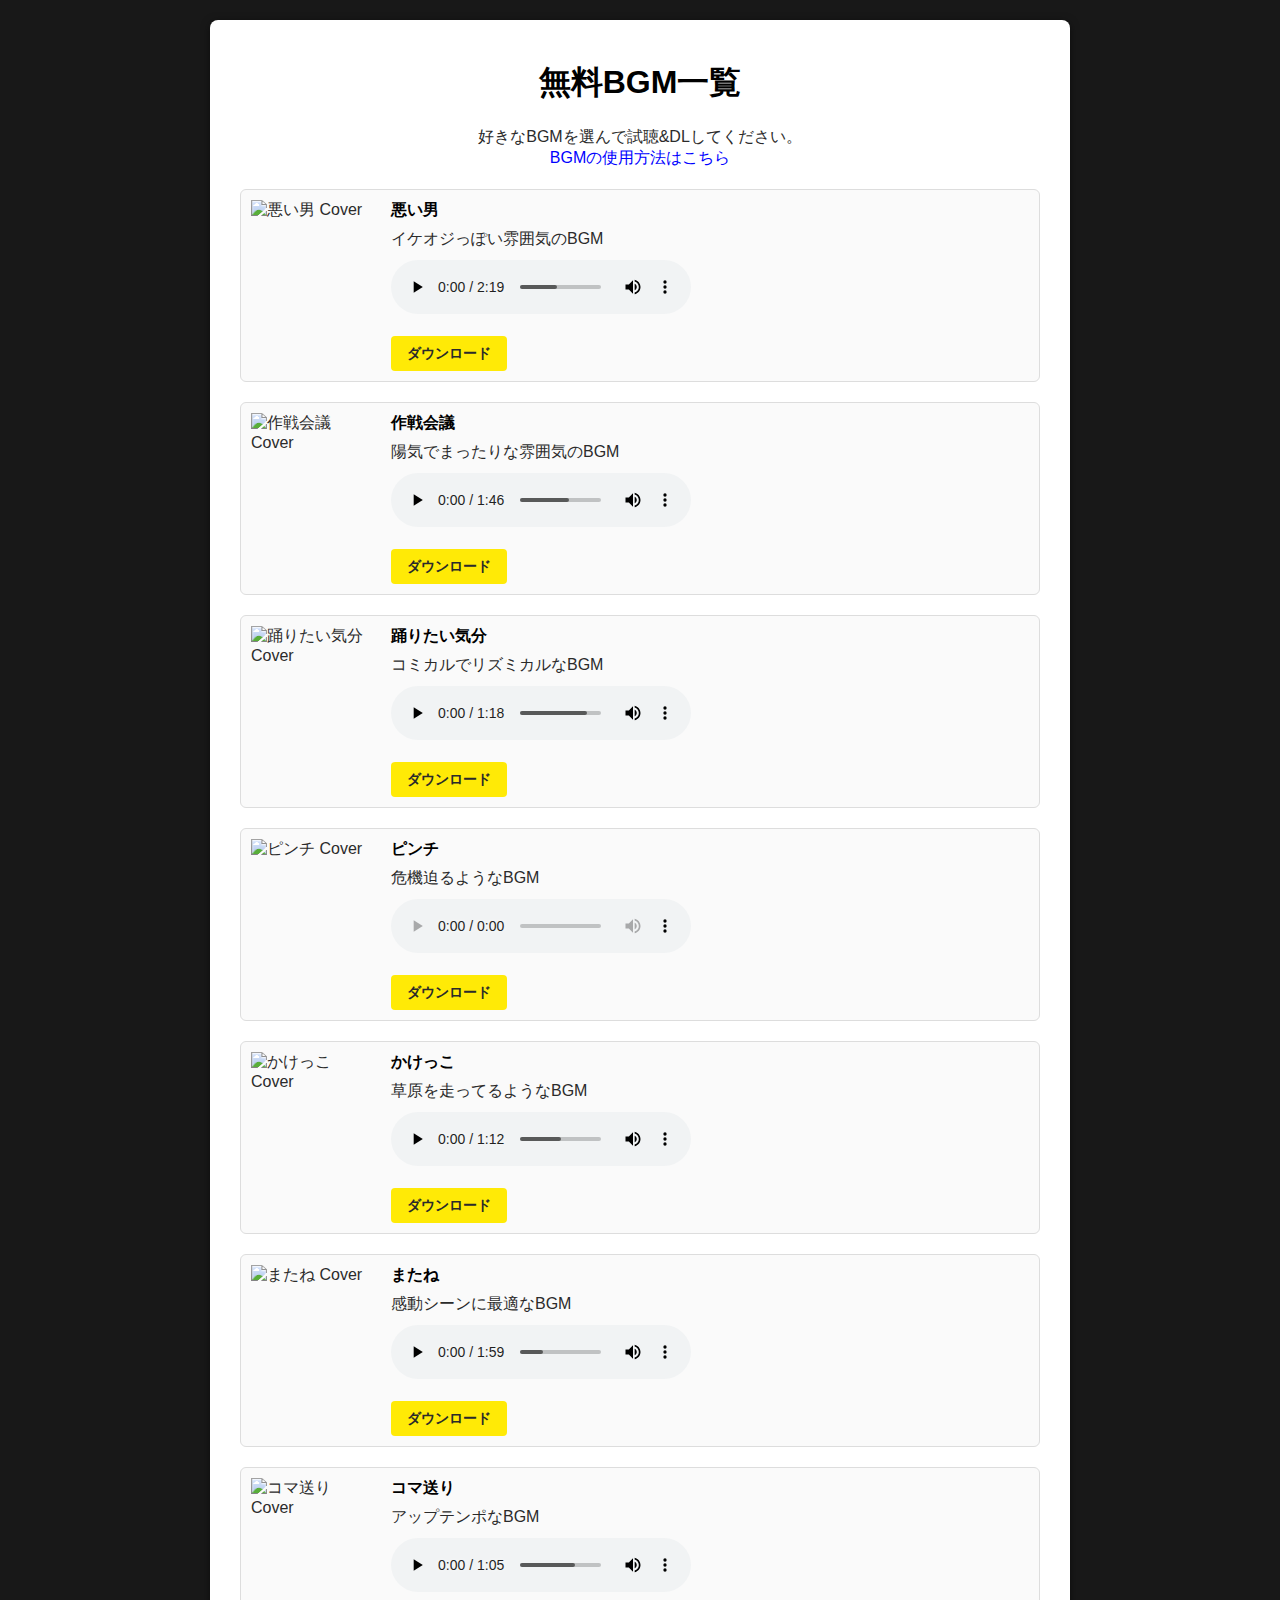
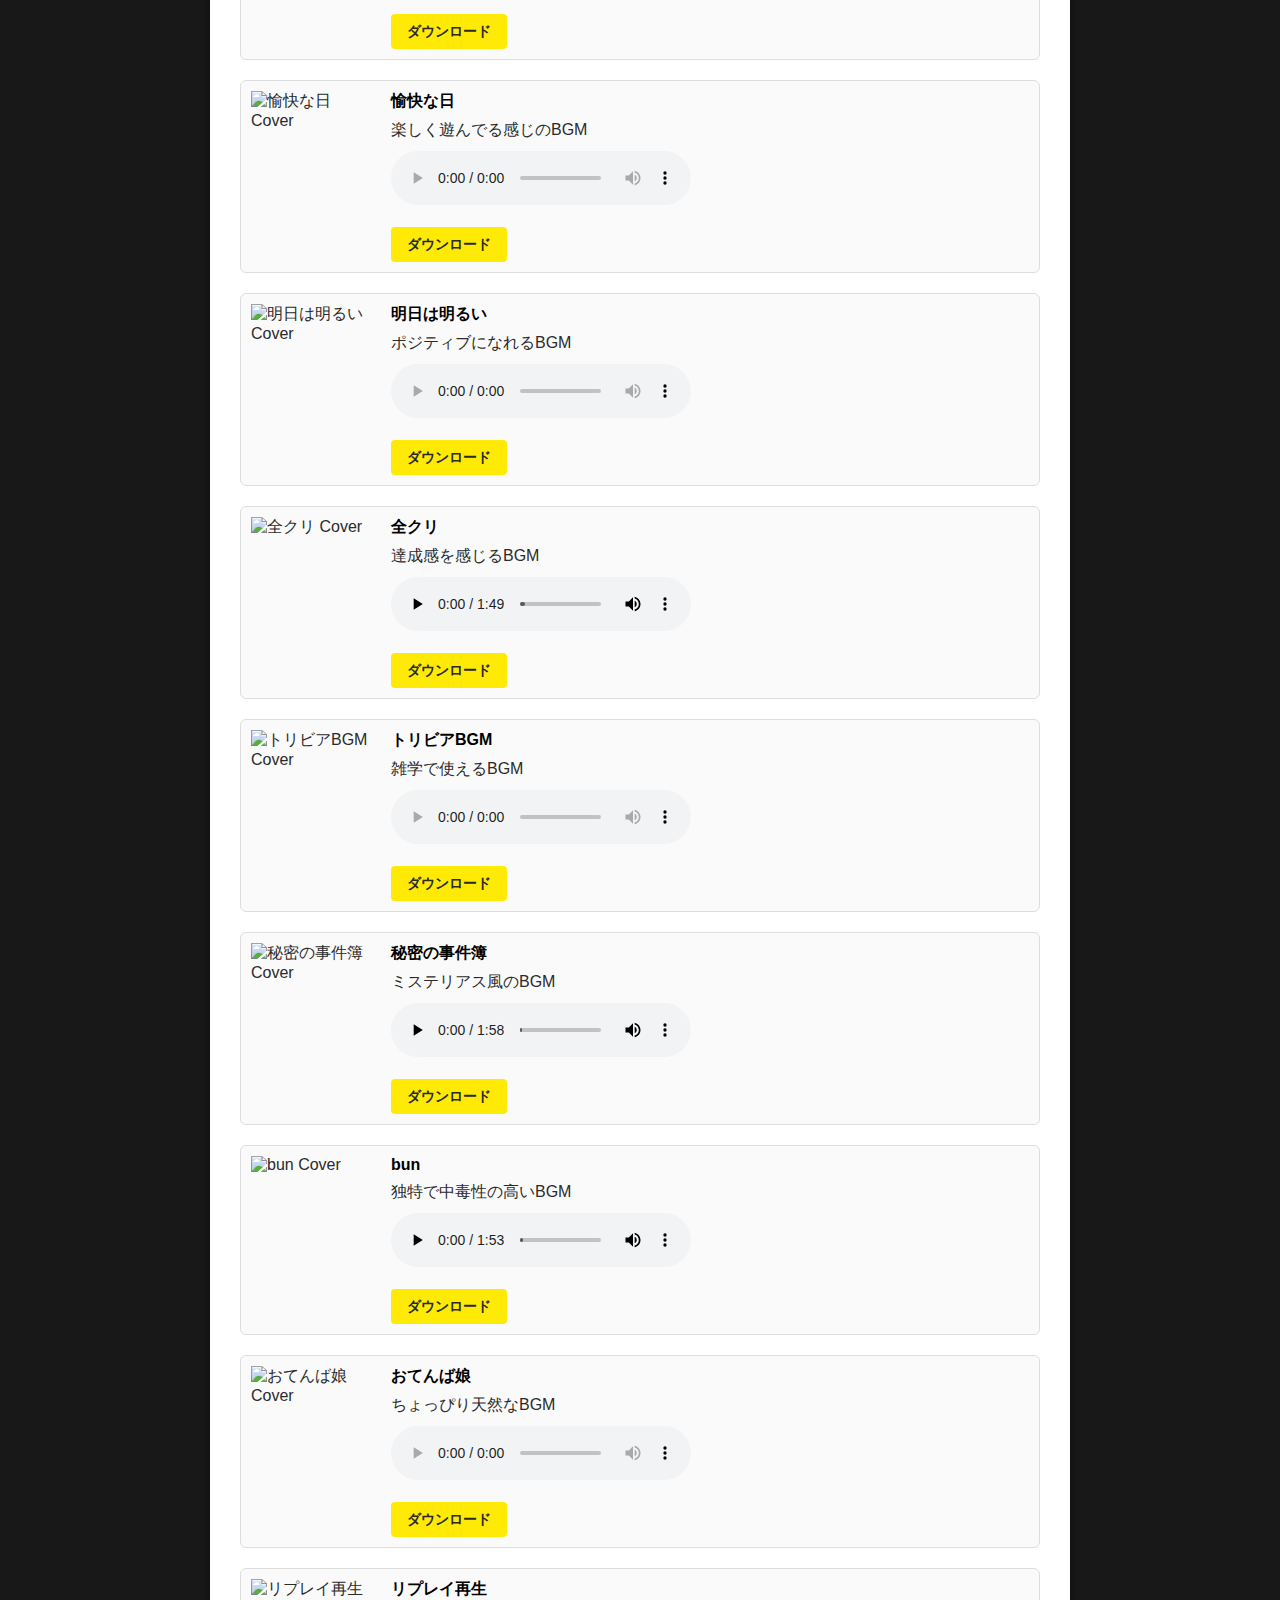
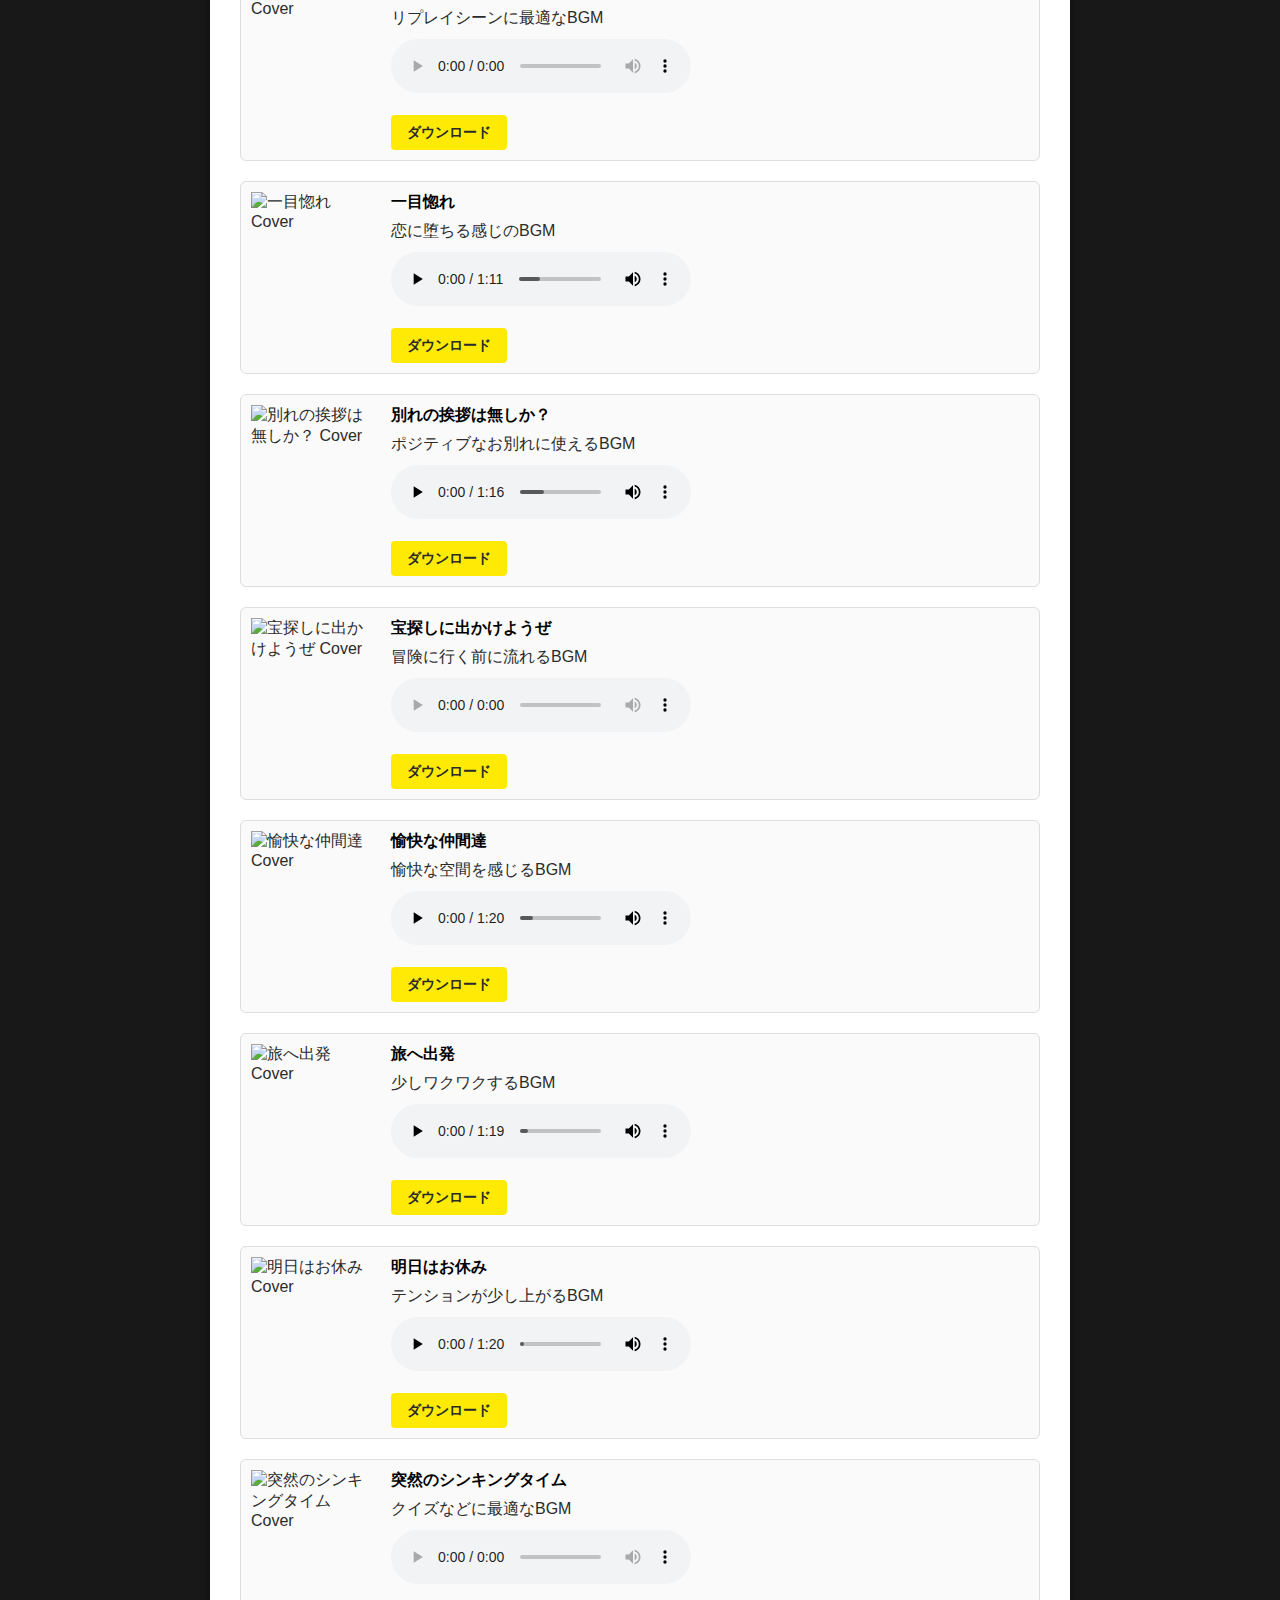
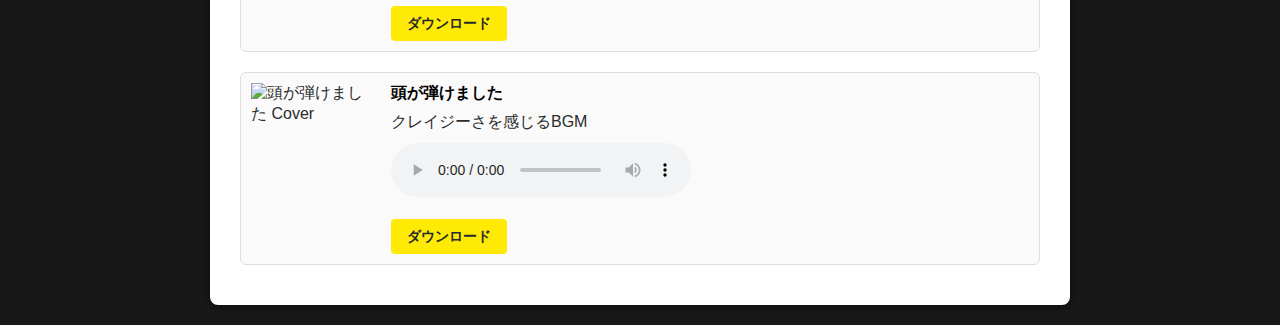
==== commit 7a74992e: "Update bgm-collection.html" ====
--- a/bgm-collection.html
+++ b/bgm-collection.html
@@ -195,13 +195,13 @@
           <div class="bgm-audio">
             <audio controls>
               <!-- ここにファイル名 -->
-              <source src="assets/ピンチ.mp3" type="audio/mpeg">
+              <source src="assets/Crisis.mp3" type="audio/mpeg">
               お使いのブラウザはオーディオ要素に対応していません。
             </audio>
           </div>
 
           <!-- ここにファイル名 -->          
-          <a class="bgm-btn" href="assets/ピンチ.mp3" download>ダウンロード</a>
+          <a class="bgm-btn" href="assets/Crisis.mp3" download>ダウンロード</a>
         </div>
       </div>
       
@@ -329,12 +329,12 @@
           <div class="bgm-subtitle">雑学で使えるBGM</div>
           <div class="bgm-audio">
             <audio controls>
-              <source src="assets/triviabgm.mp3" type="audio/mpeg">
-              お使いのブラウザはオーディオ要素に対応していません。
-            </audio>
-          </div>
-          
-          <a class="bgm-btn" href="assets/triviabgm.mp3" download>ダウンロード</a>
+              <source src="assets/Trivia_BGM.mp3" type="audio/mpeg">
+              お使いのブラウザはオーディオ要素に対応していません。
+            </audio>
+          </div>
+          
+          <a class="bgm-btn" href="assets/Trivia_BGM.mp3" download>ダウンロード</a>
         </div>
       </div>
 
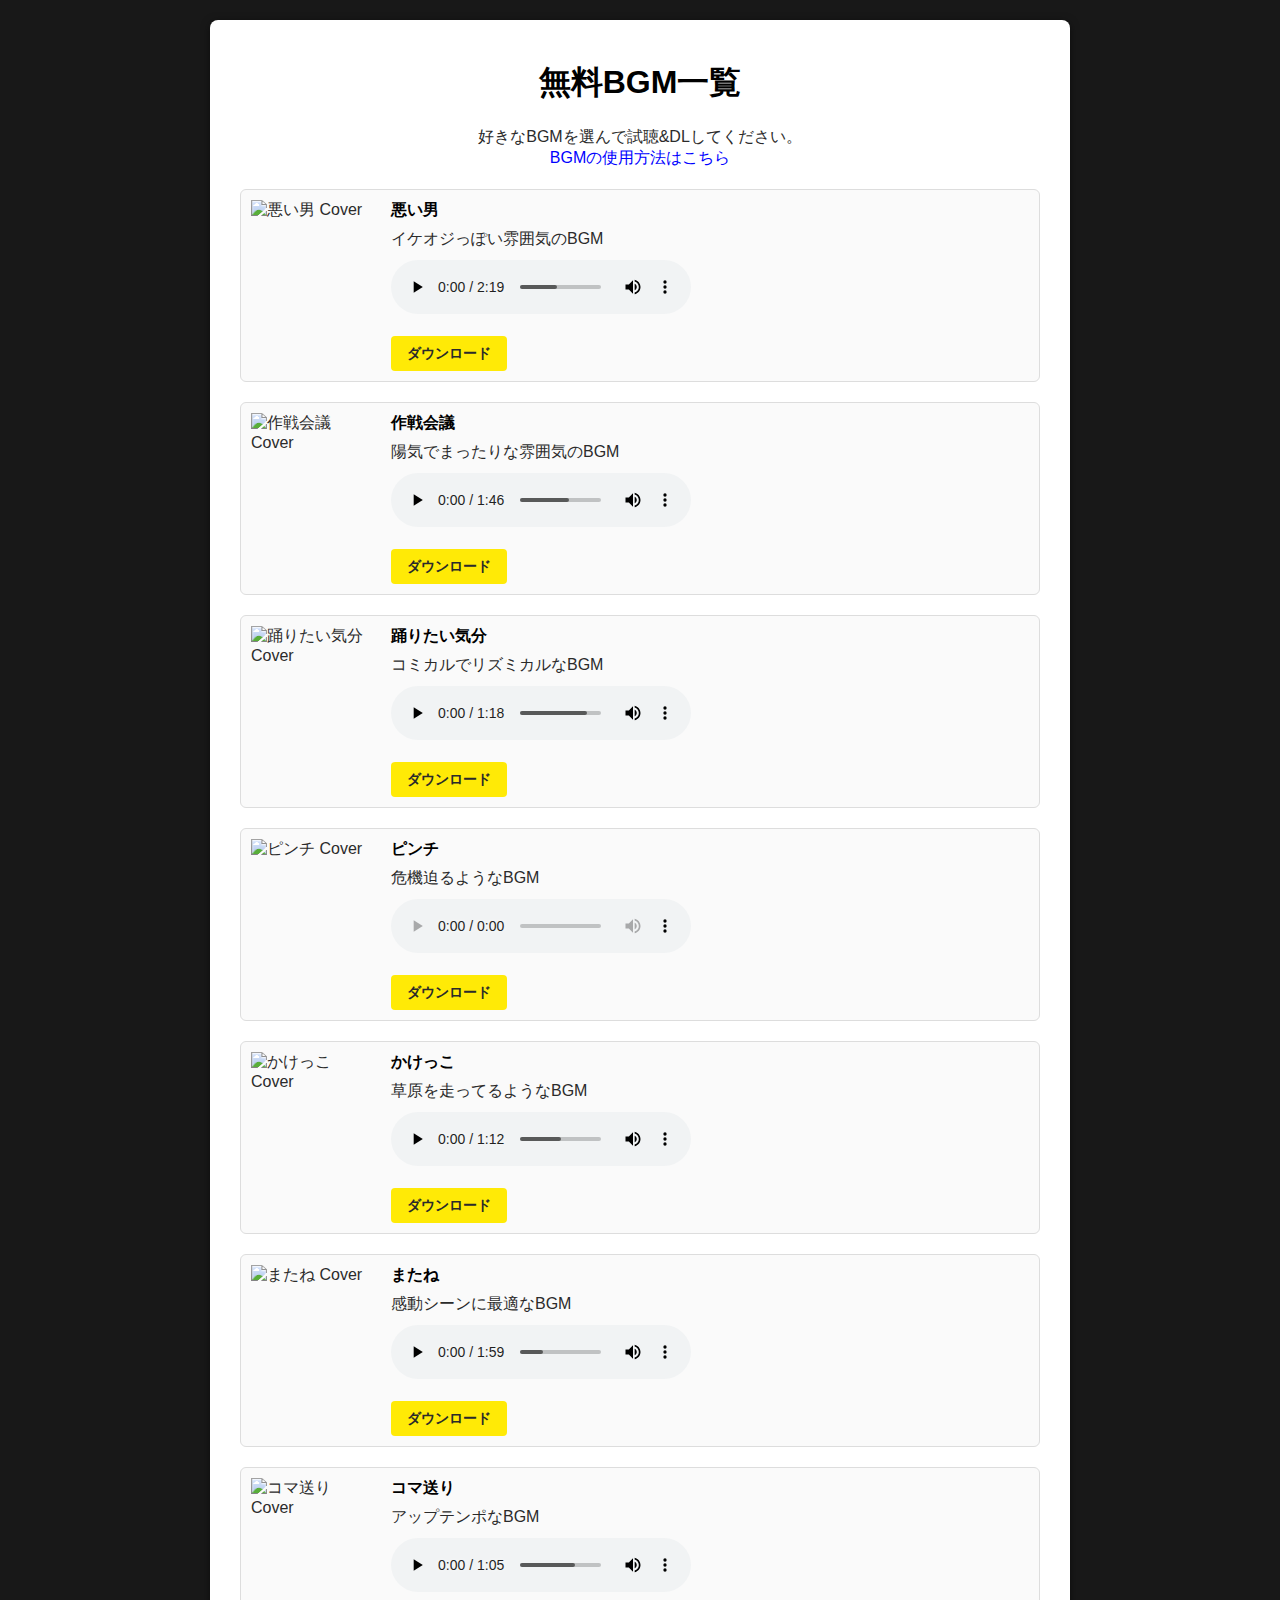
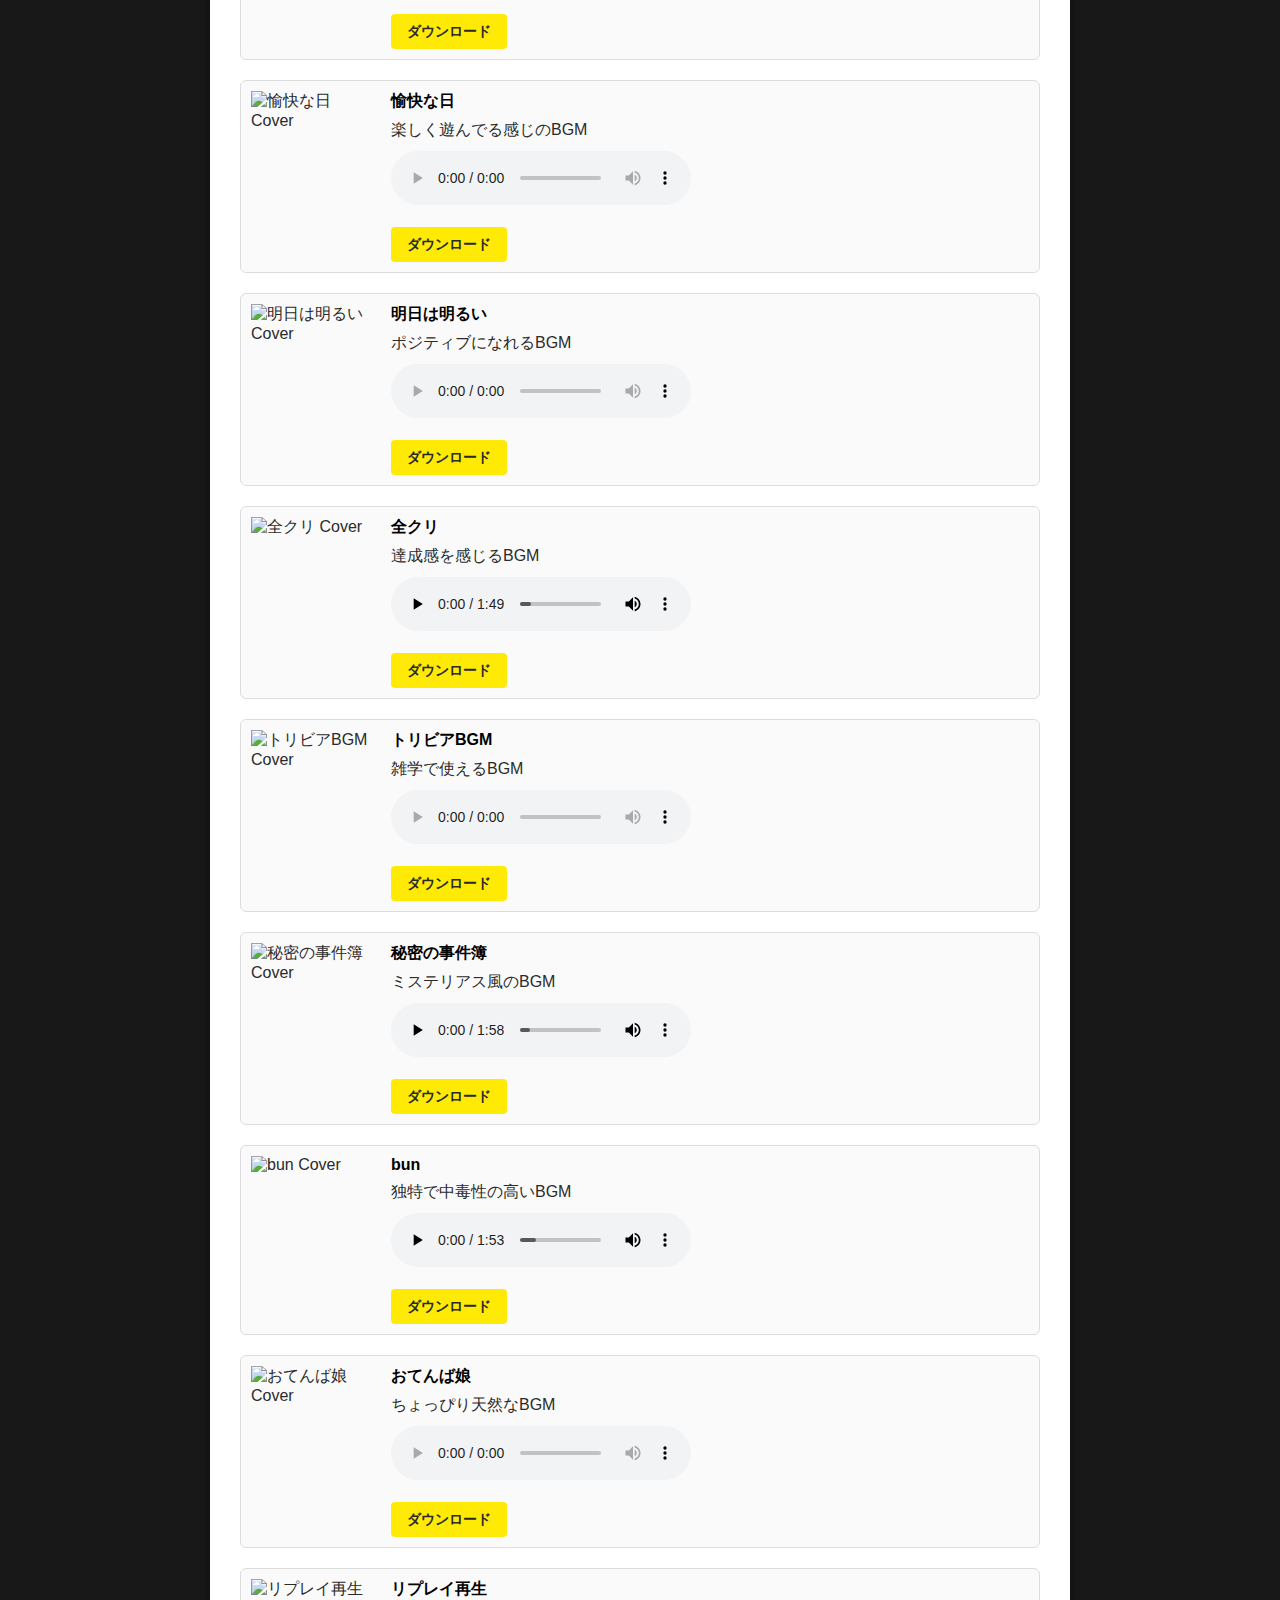
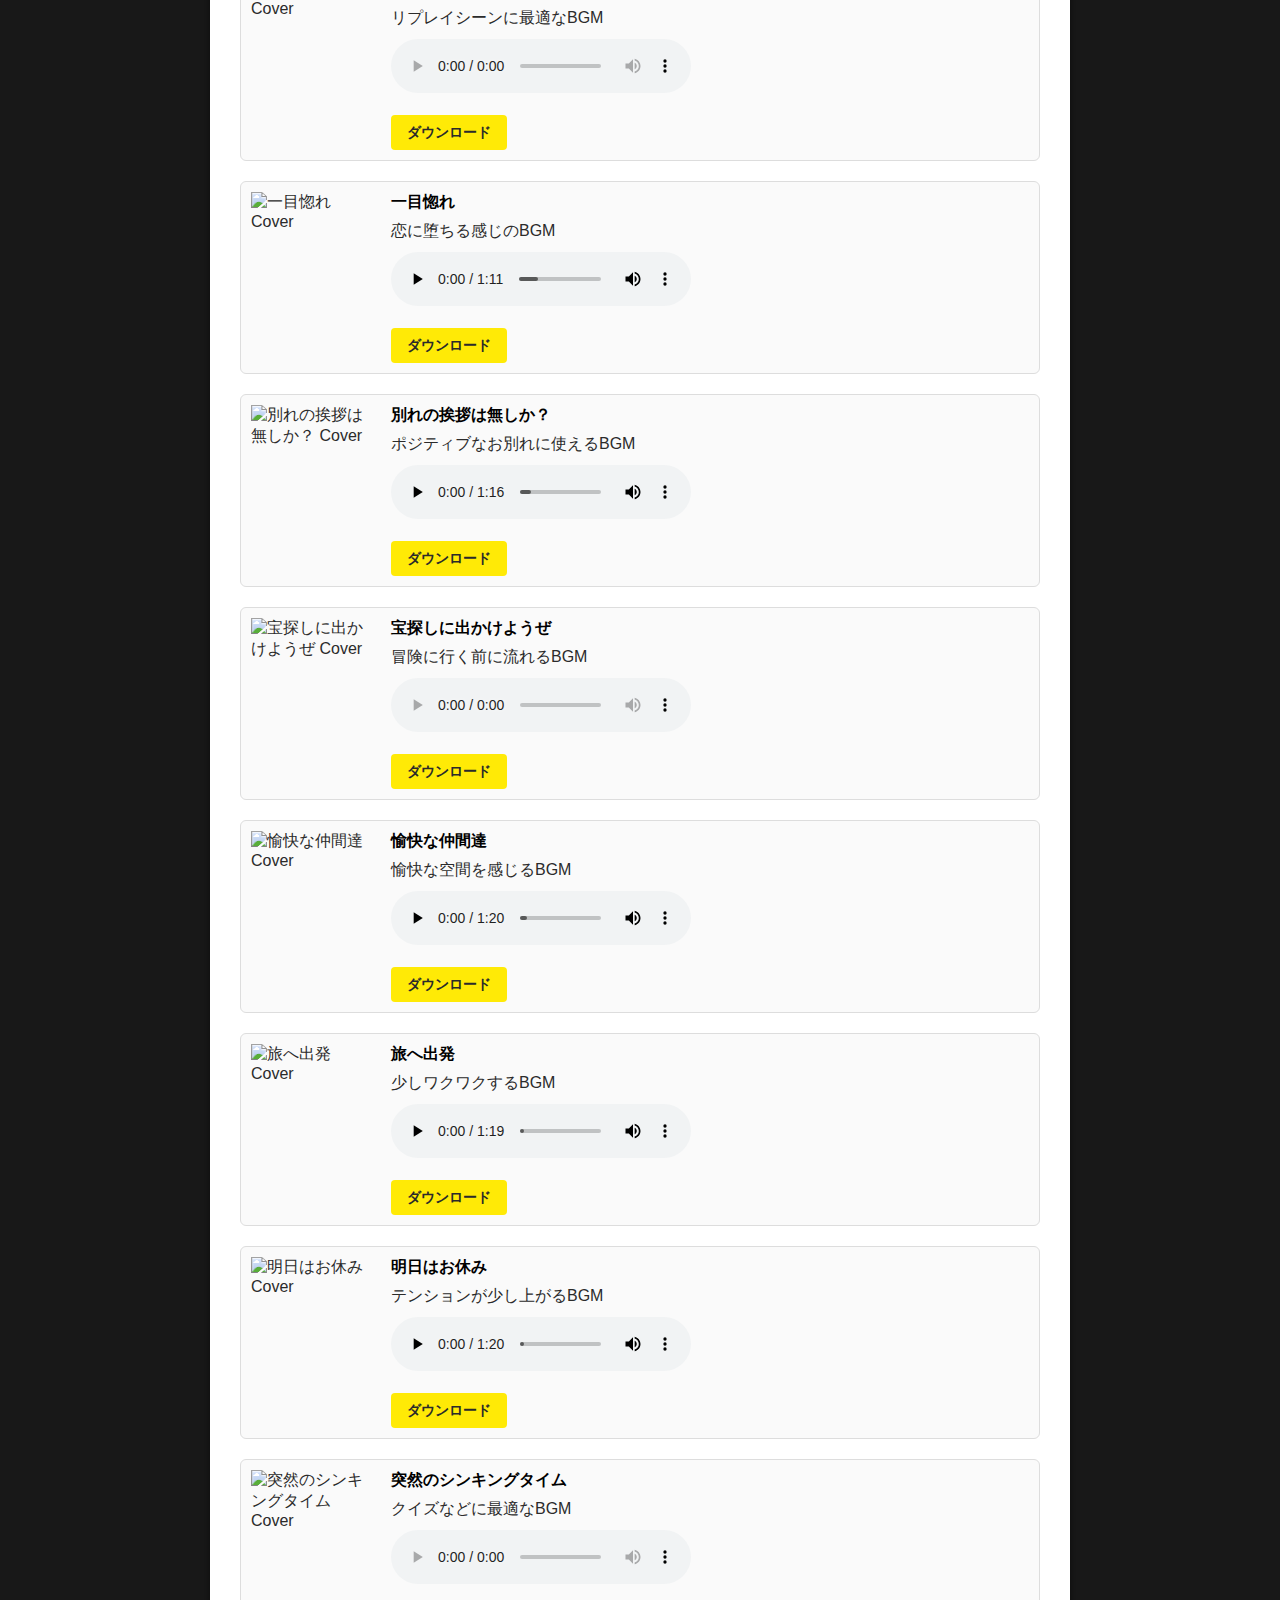
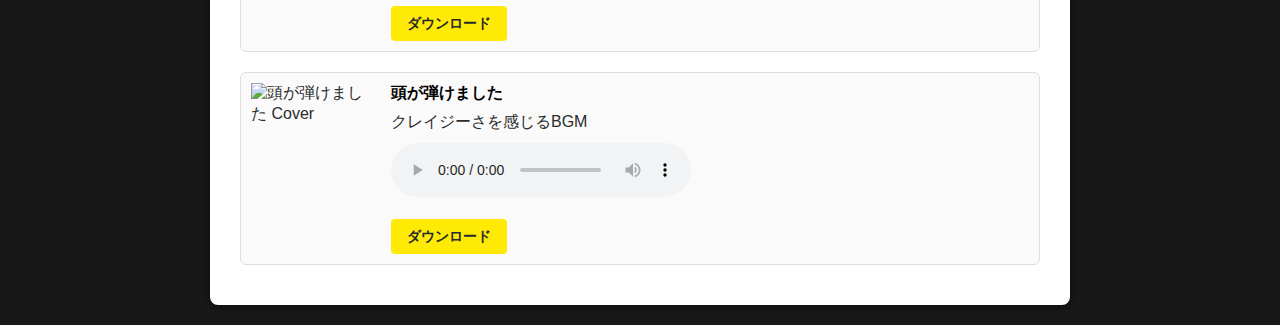
==== commit 980c4ed9: "Update bgm-collection.html" ====
--- a/bgm-collection.html
+++ b/bgm-collection.html
@@ -538,12 +538,12 @@
           <div class="bgm-subtitle">クイズなどに最適なBGM</div>
           <div class="bgm-audio">
             <audio controls>
-              <source src="assets/突然のシンキングタイム.mp3" type="audio/mpeg">
-              お使いのブラウザはオーディオ要素に対応していません。
-            </audio>
-          </div>
-          
-          <a class="bgm-btn" href="assets/突然のシンキングタイム.mp3" download>ダウンロード</a>
+              <source src="assets/%E7%AA%81%E7%84%B6%E3%81%AE%E3%82%B7%E3%83%B3%E3%82%AD%E3%83%B3%E3%82%B0%E3%82%BF%E3%82%A4%E3%83%A0.mp3" type="audio/mpeg">
+              お使いのブラウザはオーディオ要素に対応していません。
+            </audio>
+          </div>
+          
+          <a class="bgm-btn" href="assets/%E7%AA%81%E7%84%B6%E3%81%AE%E3%82%B7%E3%83%B3%E3%82%AD%E3%83%B3%E3%82%B0%E3%82%BF%E3%82%A4%E3%83%A0.mp3" download>ダウンロード</a>
         </div>
       </div>
 
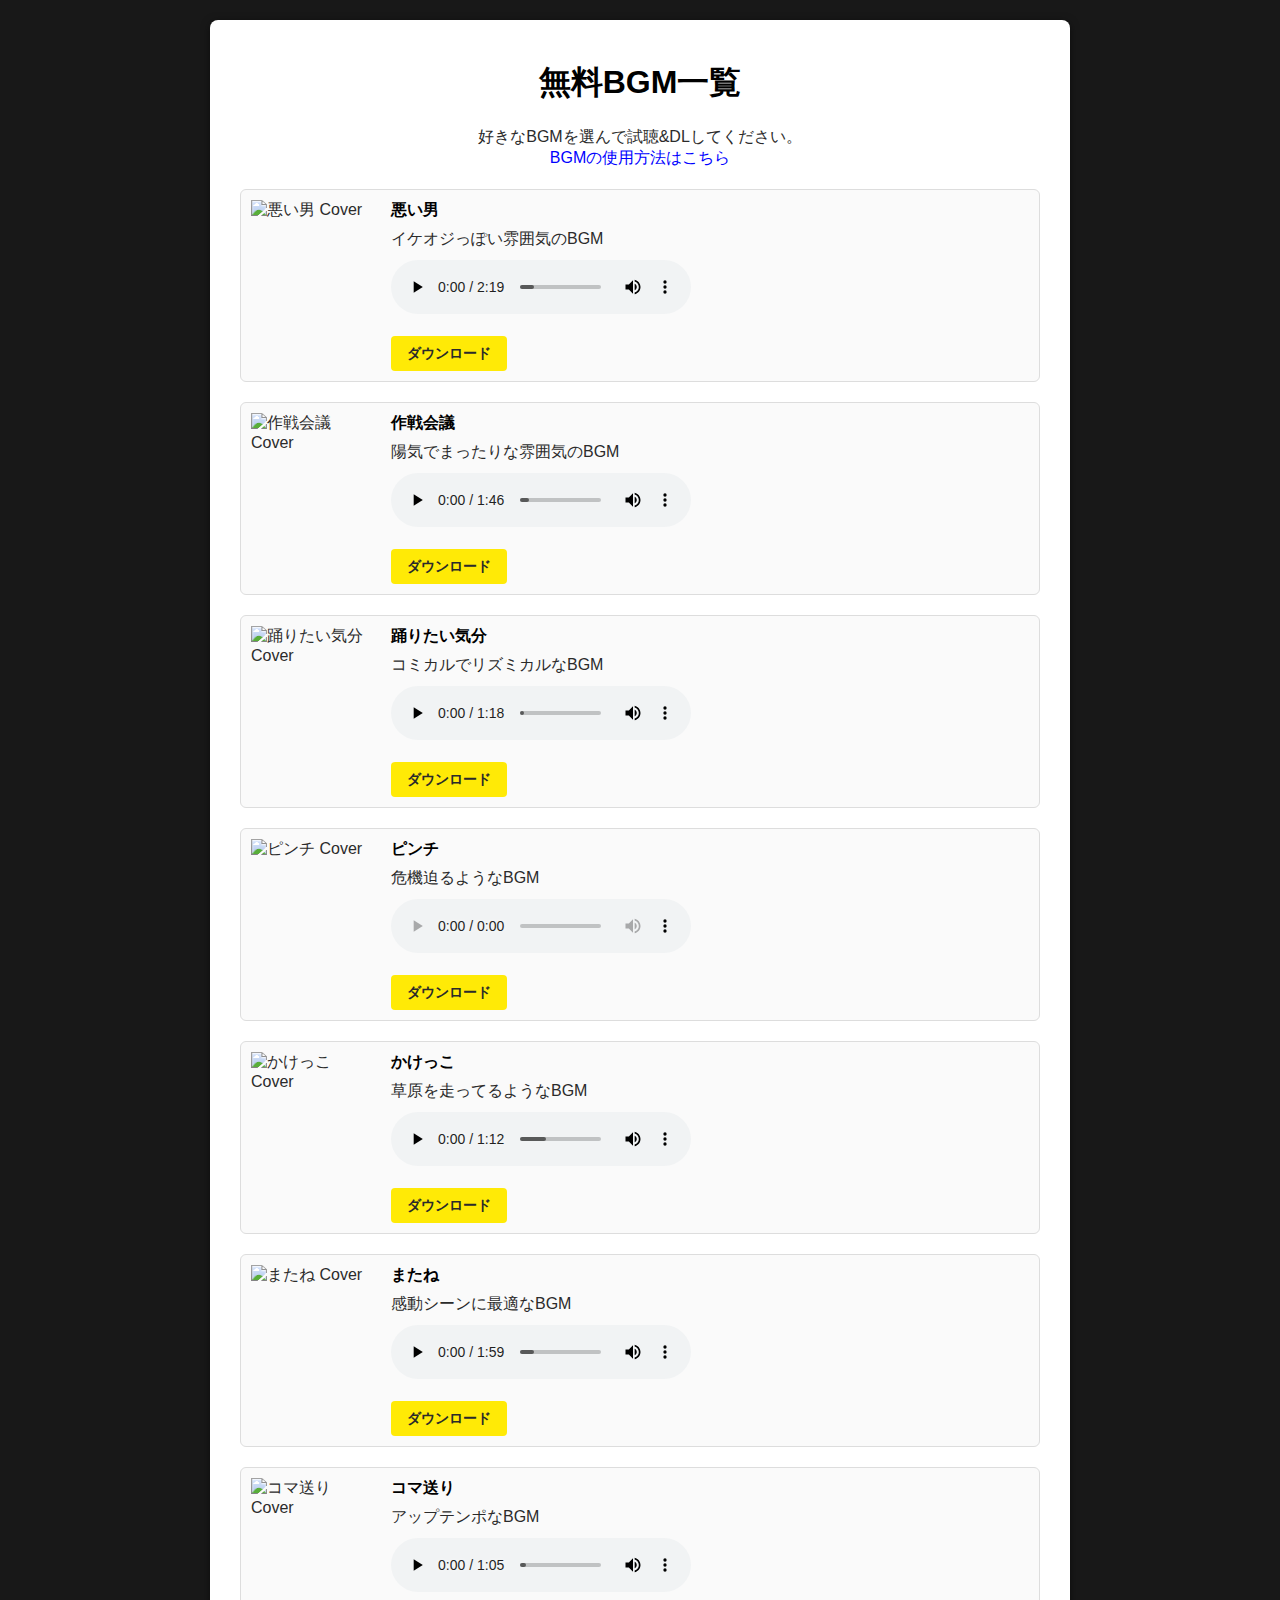
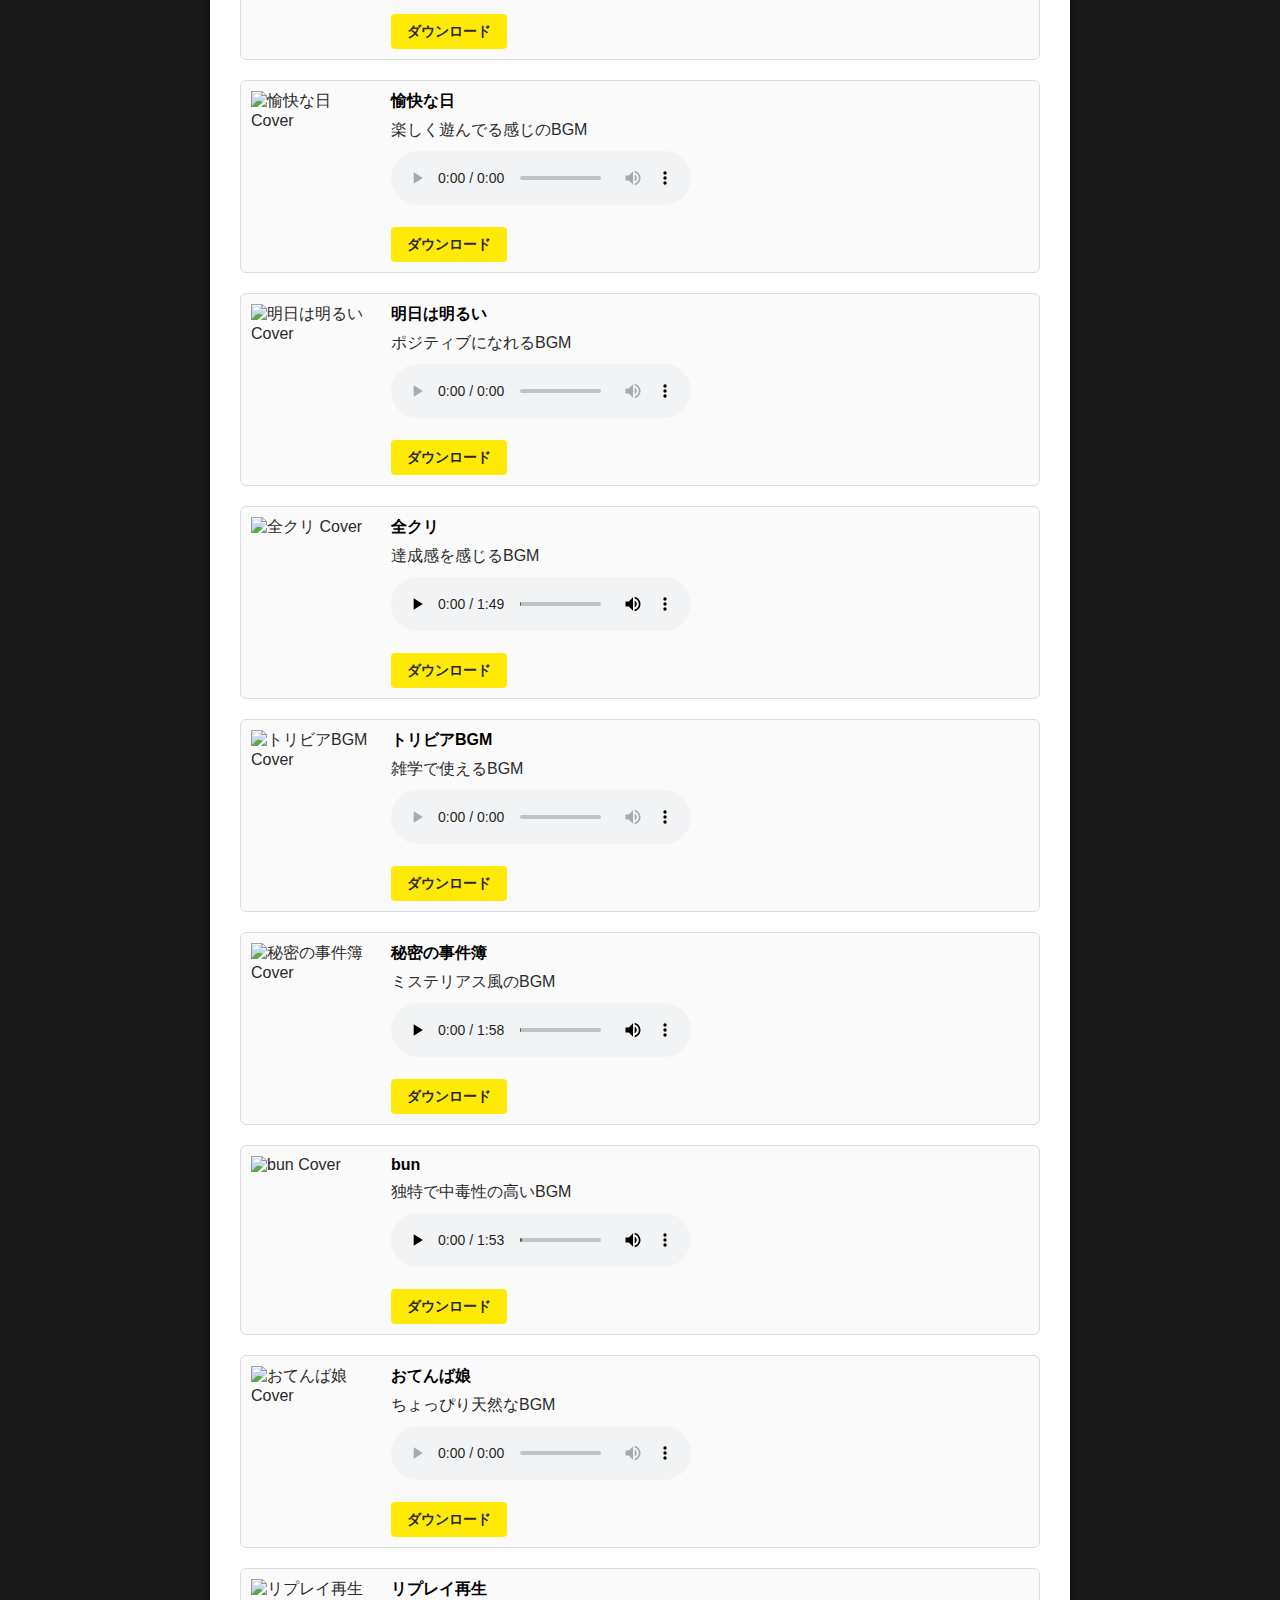
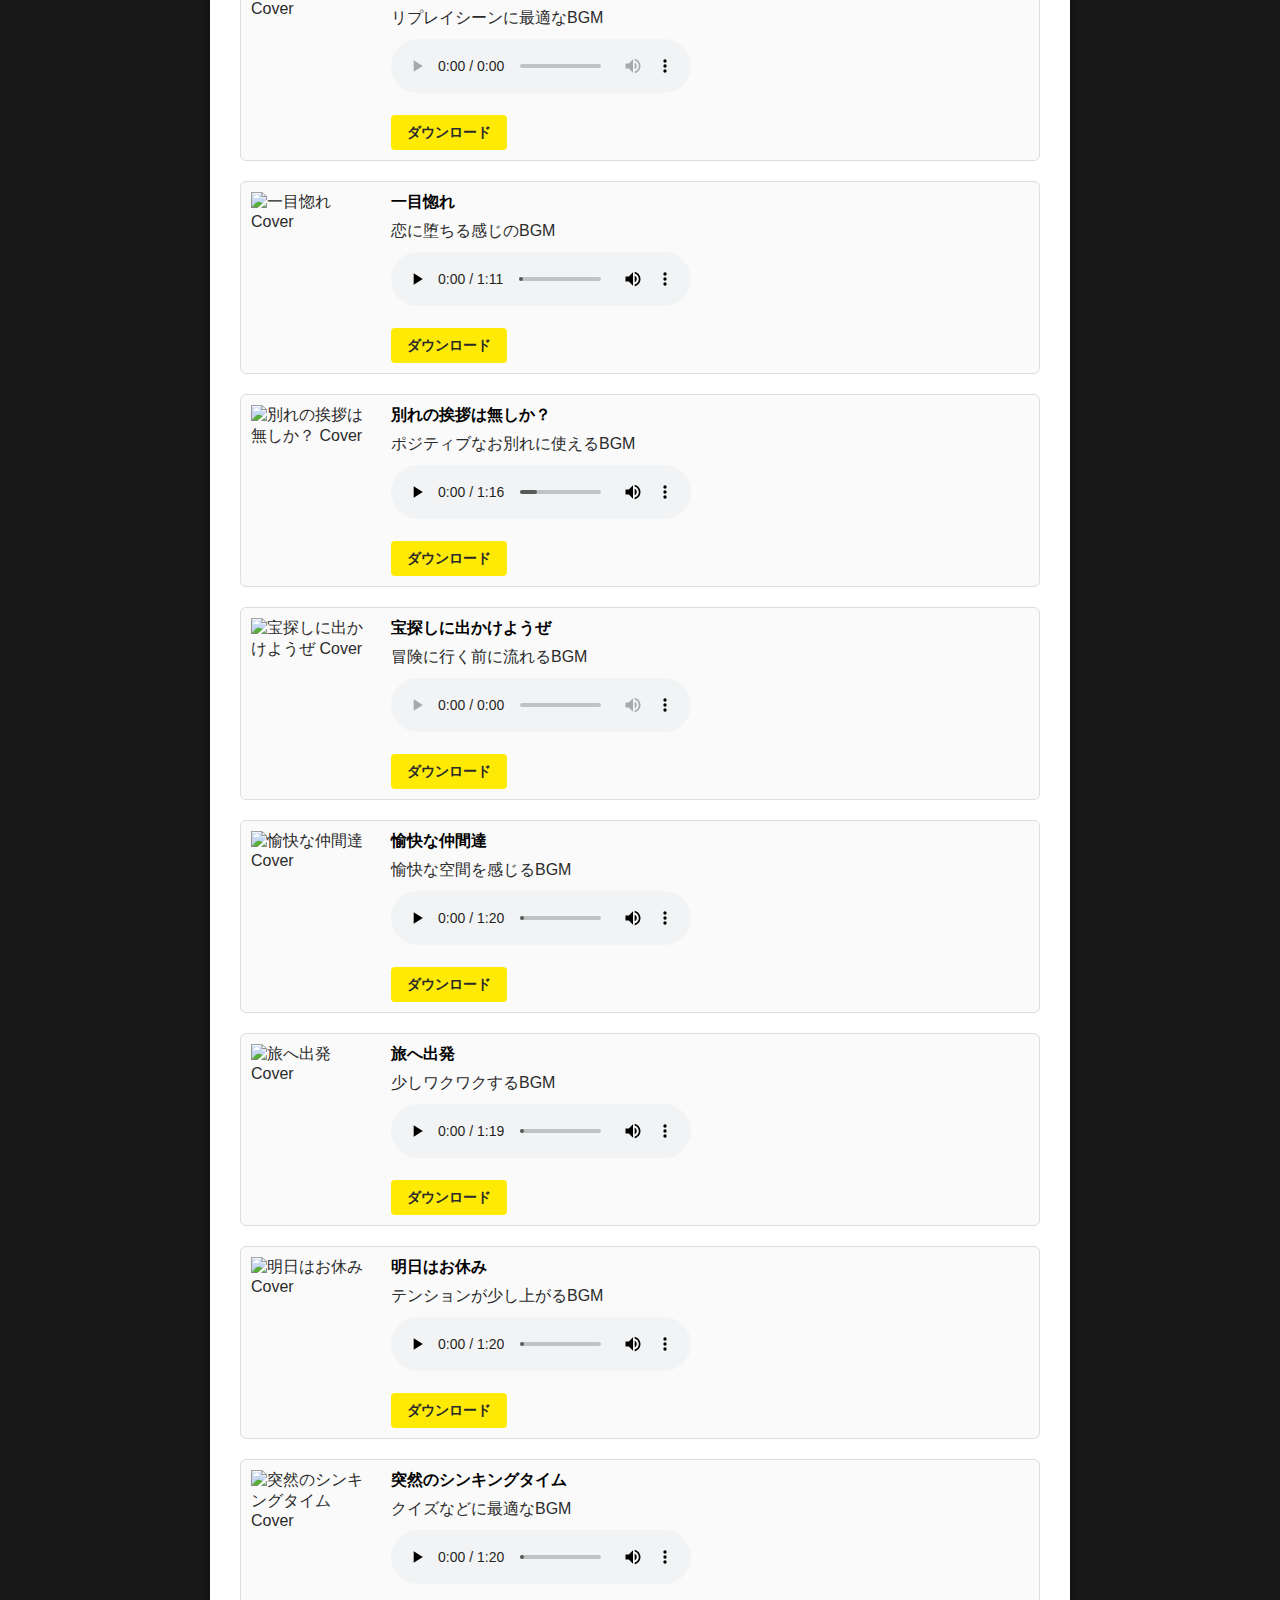
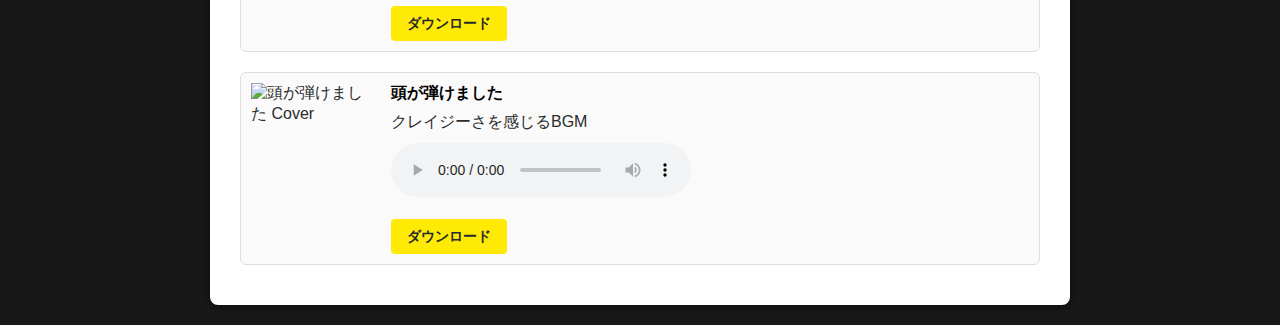
==== commit a0cf8c88: "Update bgm-collection.html" ====
--- a/bgm-collection.html
+++ b/bgm-collection.html
@@ -538,12 +538,12 @@
           <div class="bgm-subtitle">クイズなどに最適なBGM</div>
           <div class="bgm-audio">
             <audio controls>
-              <source src="assets/%E7%AA%81%E7%84%B6%E3%81%AE%E3%82%B7%E3%83%B3%E3%82%AD%E3%83%B3%E3%82%B0%E3%82%BF%E3%82%A4%E3%83%A0.mp3" type="audio/mpeg">
-              お使いのブラウザはオーディオ要素に対応していません。
-            </audio>
-          </div>
-          
-          <a class="bgm-btn" href="assets/%E7%AA%81%E7%84%B6%E3%81%AE%E3%82%B7%E3%83%B3%E3%82%AD%E3%83%B3%E3%82%B0%E3%82%BF%E3%82%A4%E3%83%A0.mp3" download>ダウンロード</a>
+              <source src="assets/Sudden_Thinking_Time.mp3" type="audio/mpeg">
+              お使いのブラウザはオーディオ要素に対応していません。
+            </audio>
+          </div>
+          
+          <a class="bgm-btn" href="assets/Sudden_Thinking_Time.mp3" download>ダウンロード</a>
         </div>
       </div>
 
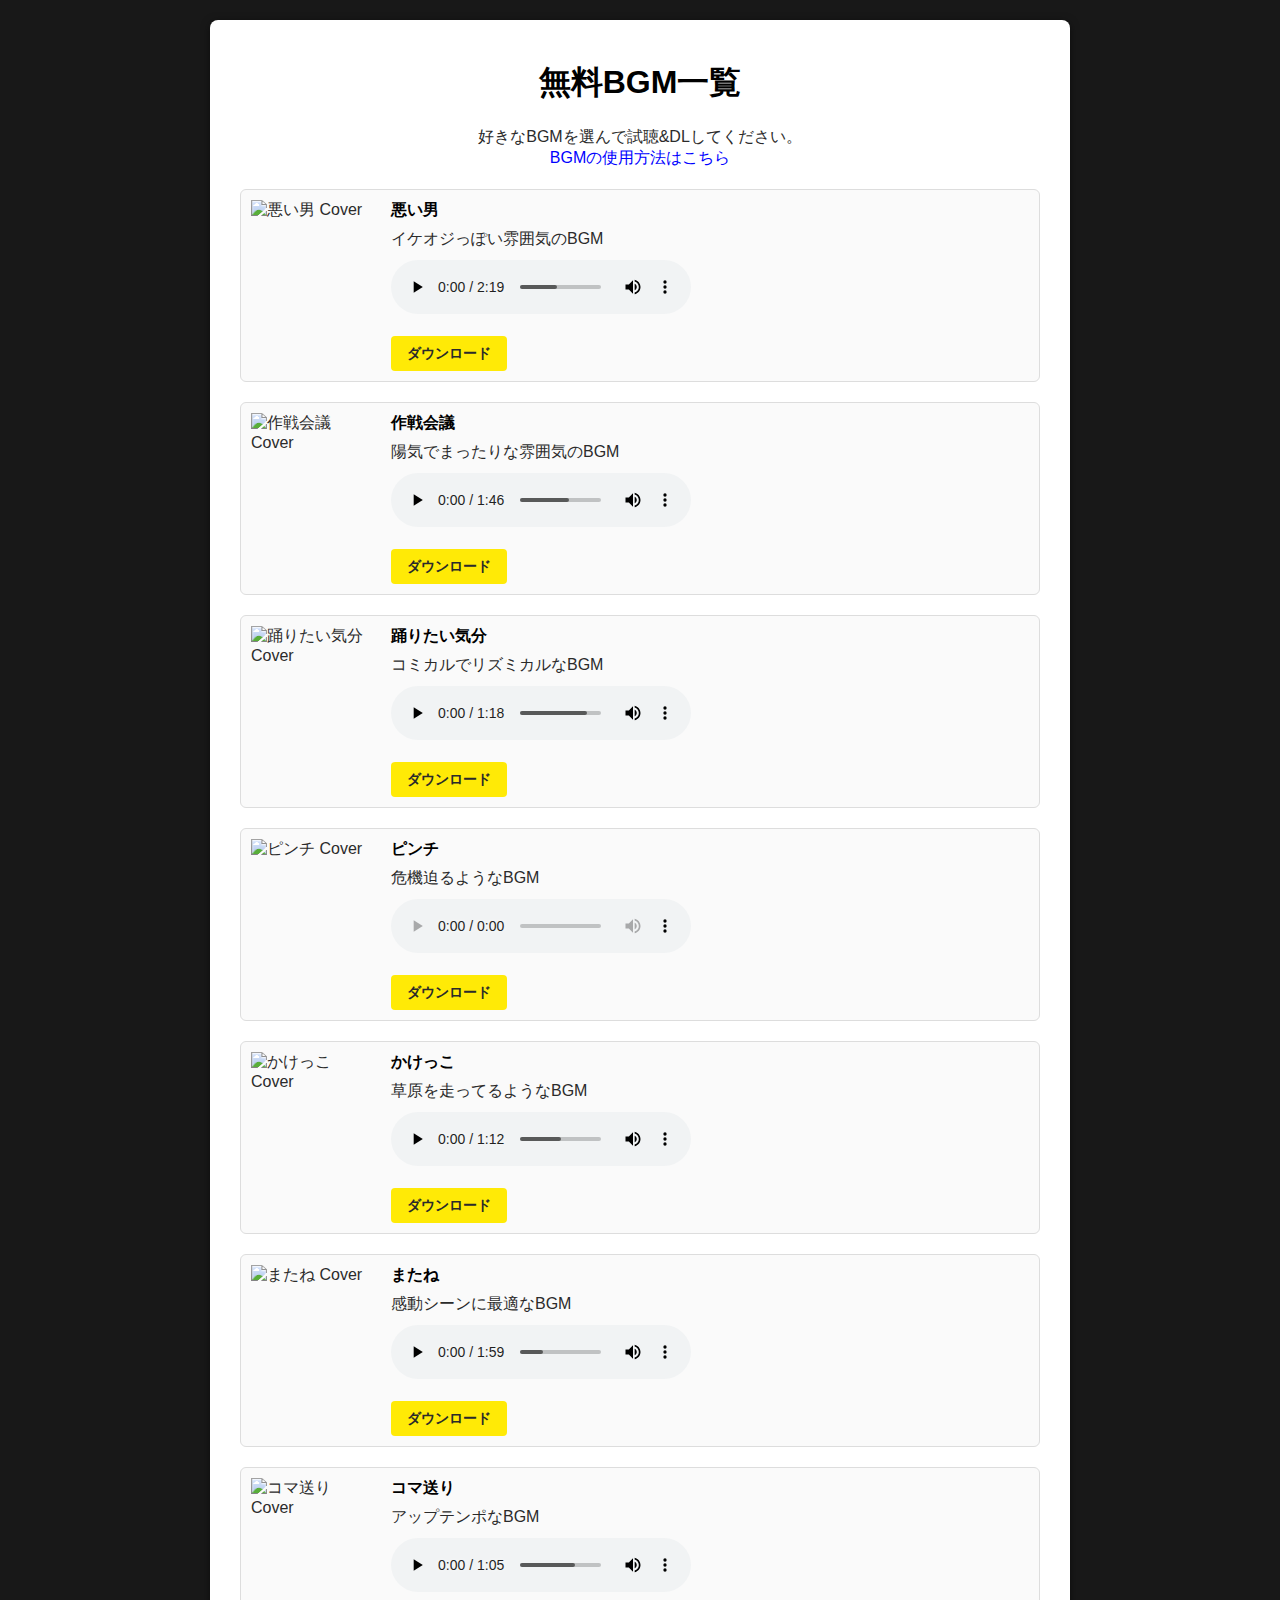
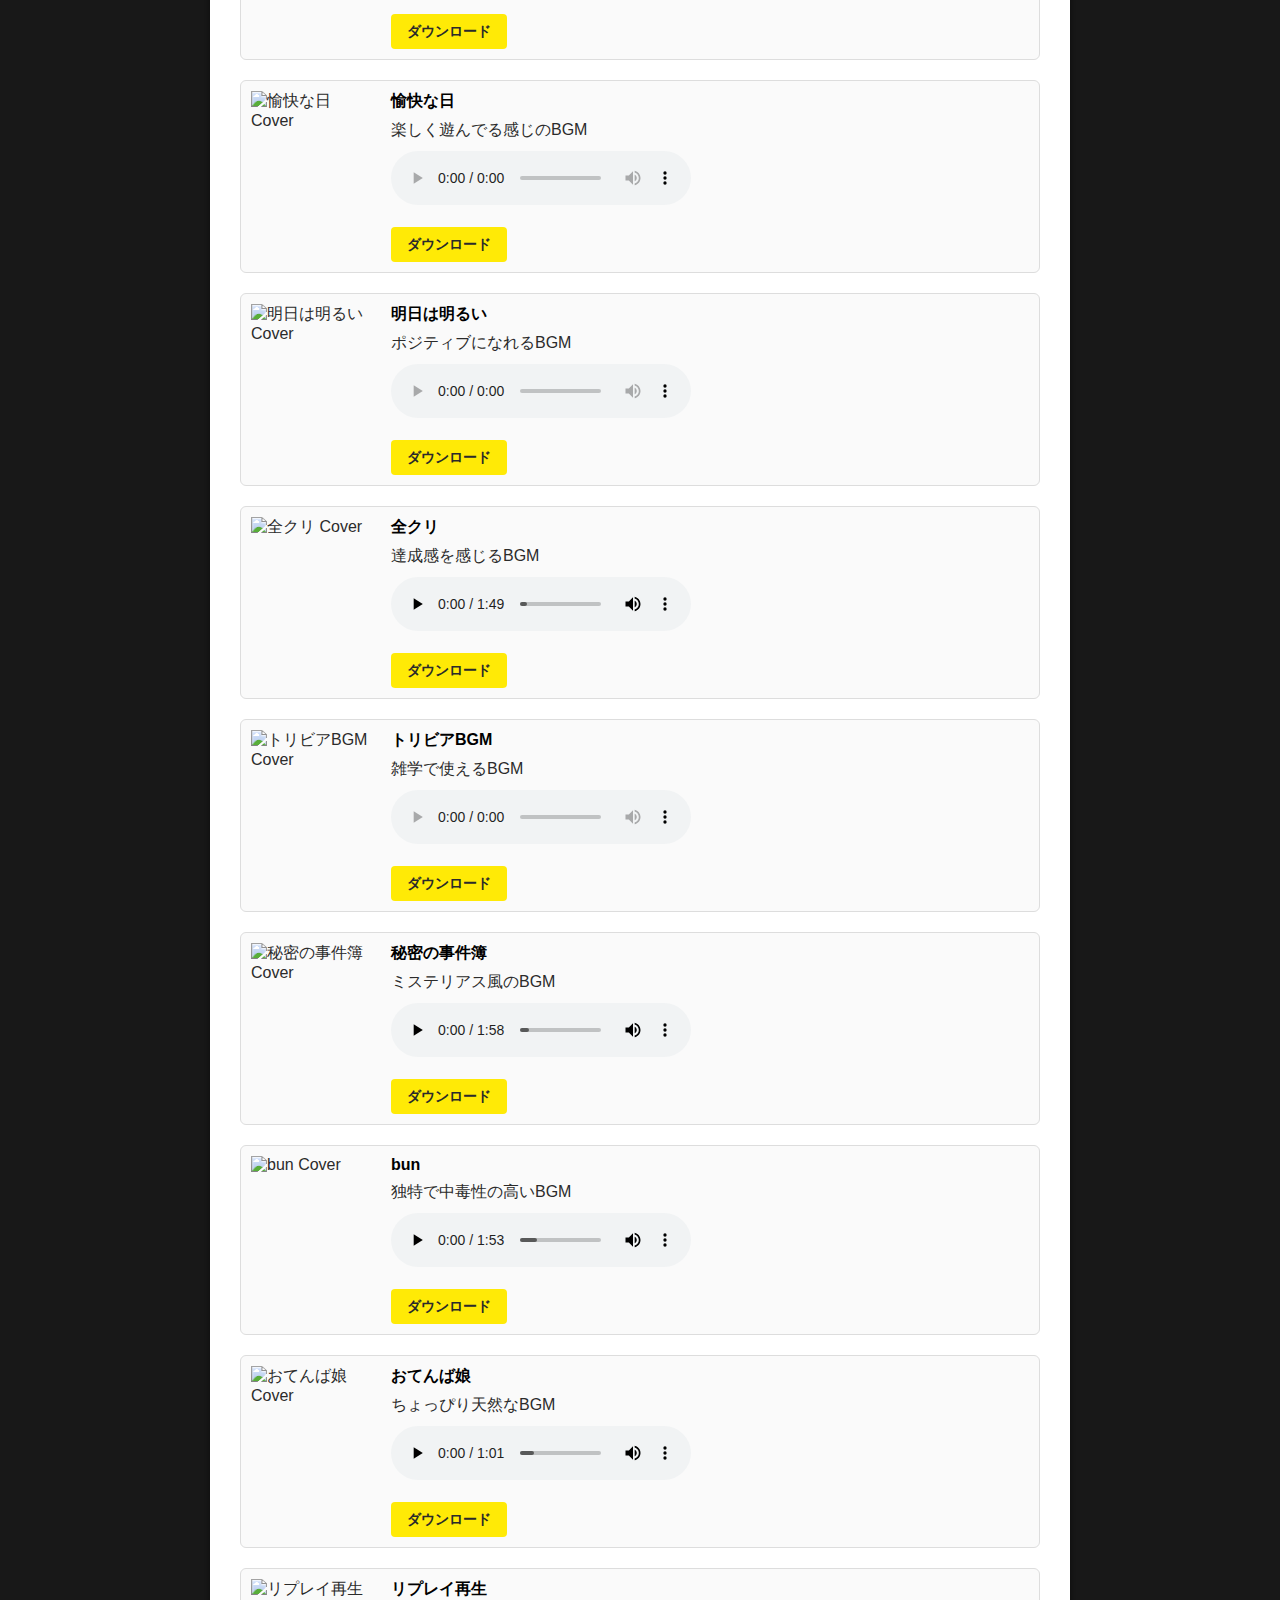
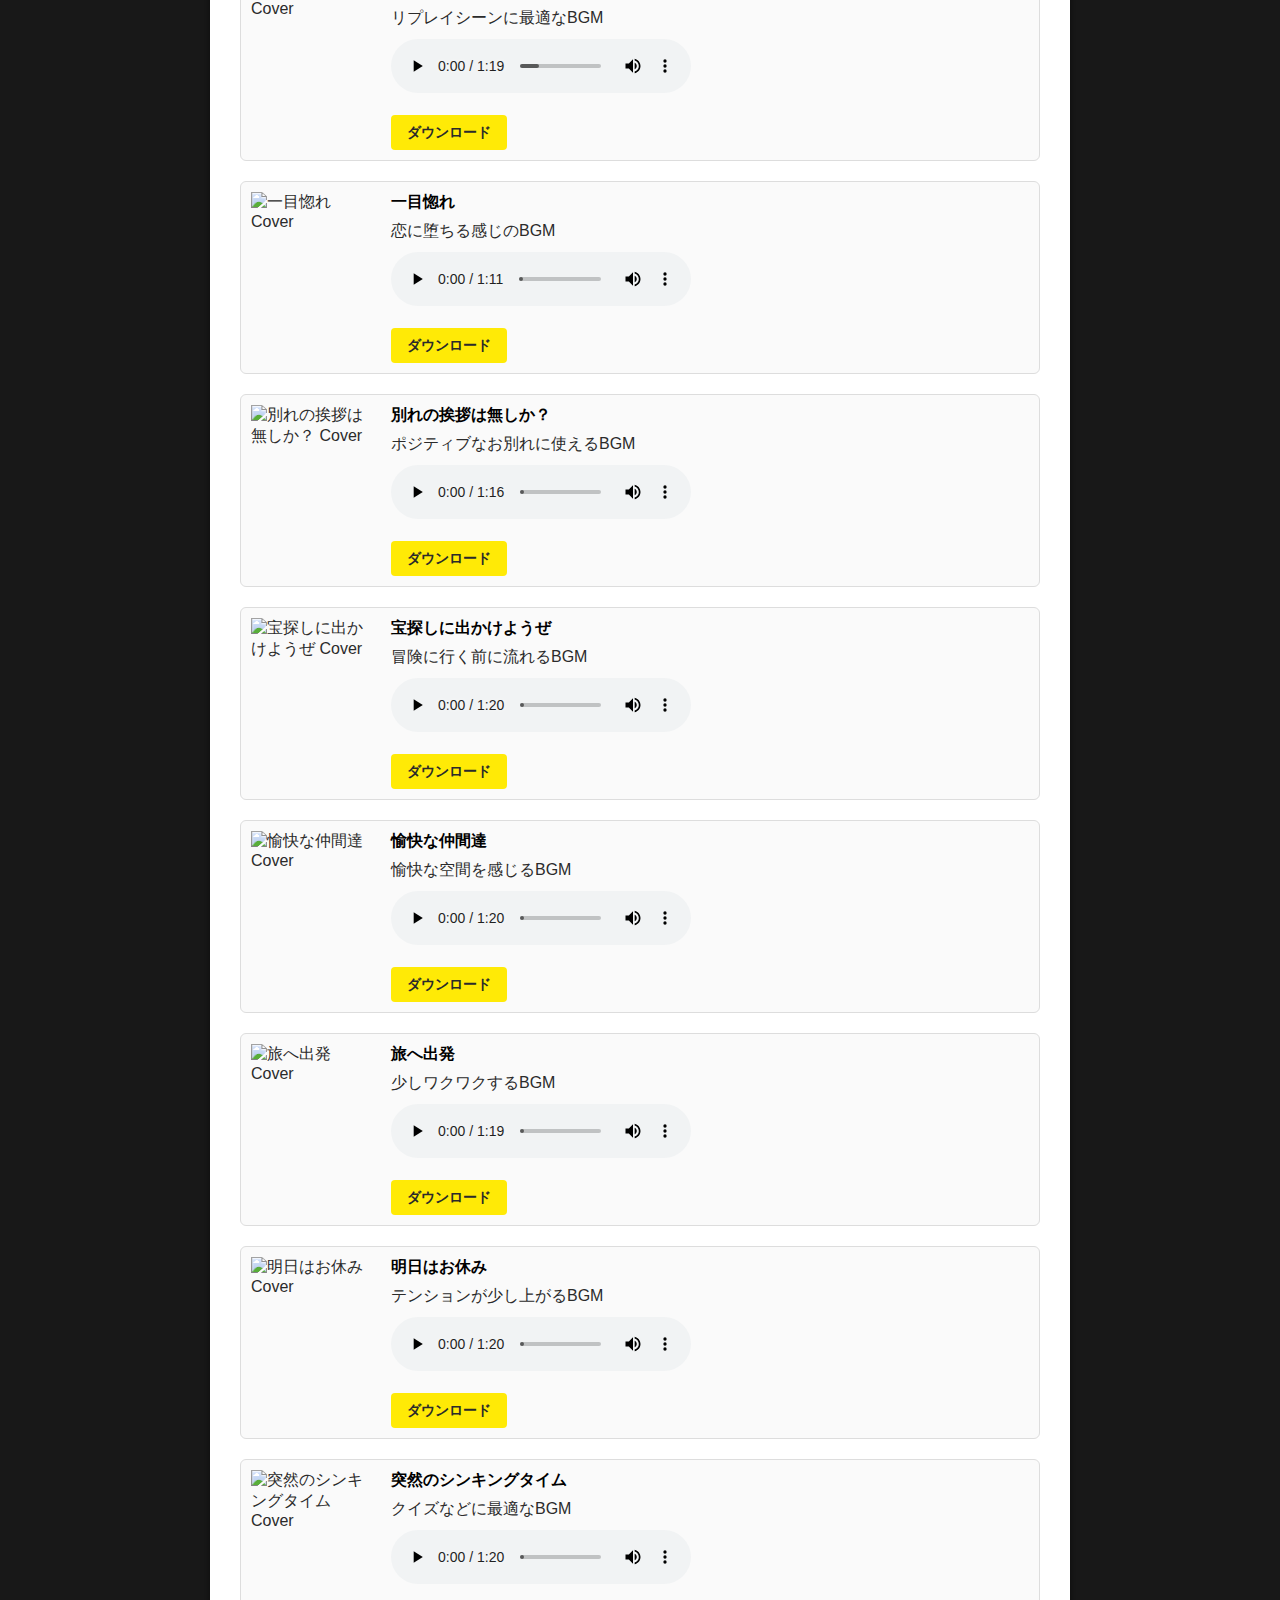
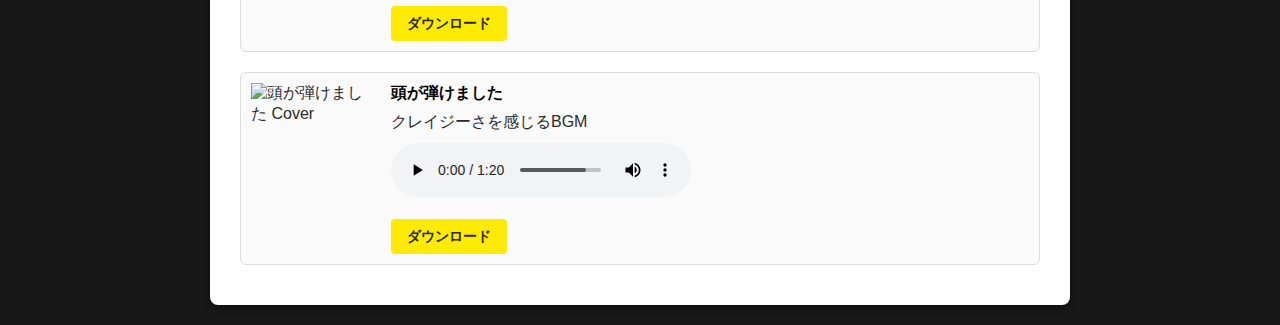
==== commit 9bfcee75: "Update bgm-collection.html" ====
--- a/bgm-collection.html
+++ b/bgm-collection.html
@@ -386,12 +386,12 @@
           <div class="bgm-subtitle">ちょっぴり天然なBGM</div>
           <div class="bgm-audio">
             <audio controls>
-              <source src="assets/おてんば娘.mp3" type="audio/mpeg">
-              お使いのブラウザはオーディオ要素に対応していません。
-            </audio>
-          </div>
-
-          <a class="bgm-btn" href="assets/おてんば娘.mp3" download>ダウンロード</a>
+              <source src="assets/Weather_Girl.mp3" type="audio/mpeg">
+              お使いのブラウザはオーディオ要素に対応していません。
+            </audio>
+          </div>
+
+          <a class="bgm-btn" href="assets/Weather_Girl.mp3" download>ダウンロード</a>
         </div>
       </div>
 
@@ -405,12 +405,12 @@
           <div class="bgm-subtitle">リプレイシーンに最適なBGM</div>
           <div class="bgm-audio">
             <audio controls>
-              <source src="assets/リプレイ再生.mp3" type="audio/mpeg">
-              お使いのブラウザはオーディオ要素に対応していません。
-            </audio>
-          </div>
-          
-          <a class="bgm-btn" href="assets/リプレイ再生.mp3" download>ダウンロード</a>
+              <source src="assets/Replay_Playback.mp3" type="audio/mpeg">
+              お使いのブラウザはオーディオ要素に対応していません。
+            </audio>
+          </div>
+          
+          <a class="bgm-btn" href="assets/Replay_Playback.mp3" download>ダウンロード</a>
         </div>
       </div>
 
@@ -462,12 +462,12 @@
           <div class="bgm-subtitle">冒険に行く前に流れるBGM</div>
           <div class="bgm-audio">
             <audio controls>
-              <source src="assets/宝探しに出かけようぜ.mp3" type="audio/mpeg">
-              お使いのブラウザはオーディオ要素に対応していません。
-            </audio>
-          </div>
-          
-          <a class="bgm-btn" href="assets/宝探しに出かけようぜ.mp3" download>ダウンロード</a>
+              <source src="assets/Let’s_Go_Treasure_Hunting.mp3" type="audio/mpeg">
+              お使いのブラウザはオーディオ要素に対応していません。
+            </audio>
+          </div>
+          
+          <a class="bgm-btn" href="assets/Let’s_Go_Treasure_Hunting.mp3" download>ダウンロード</a>
         </div>
       </div>
 
@@ -557,12 +557,12 @@
           <div class="bgm-subtitle">クレイジーさを感じるBGM</div>
           <div class="bgm-audio">
             <audio controls>
-              <source src="assets/頭が弾けました.mp3" type="audio/mpeg">
-              お使いのブラウザはオーディオ要素に対応していません。
-            </audio>
-          </div>
-          
-          <a class="bgm-btn" href="assets/頭が弾けました.mp3" download>ダウンロード</a>
+              <source src="assets/My_Head_Exploded.mp3" type="audio/mpeg">
+              お使いのブラウザはオーディオ要素に対応していません。
+            </audio>
+          </div>
+          
+          <a class="bgm-btn" href="assets/My_Head_Exploded.mp3" download>ダウンロード</a>
         </div>
       </div>
       
